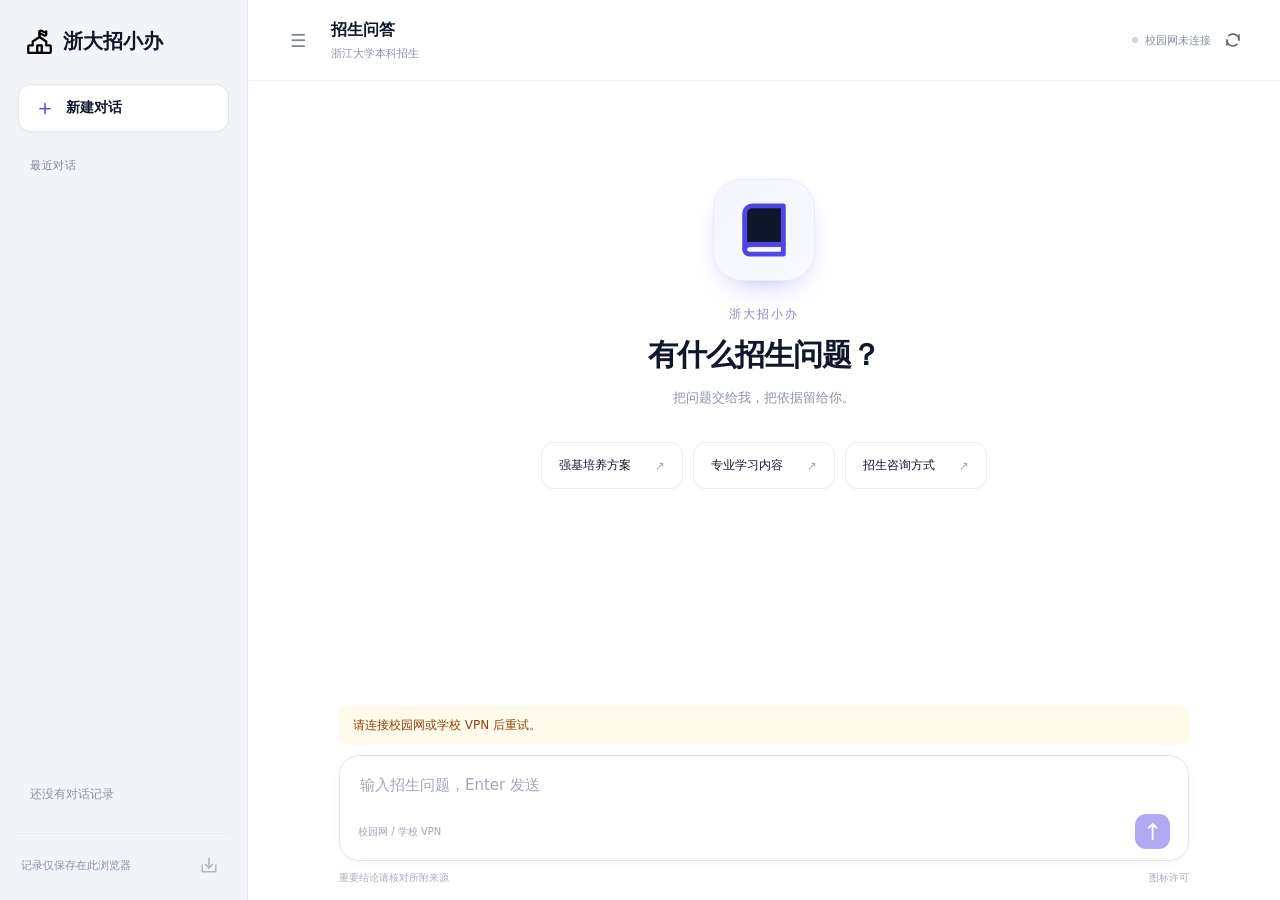
==== index.html @ d2912d0c "Build minimal admission chat connected to campus Dify Publish a minimal conversation interface with " ====
<!doctype html>
<html lang="zh-CN">
<head>
  <meta charset="utf-8"><meta name="viewport" content="width=device-width,initial-scale=1,viewport-fit=cover">
  <meta name="theme-color" content="#f7f8fa"><meta name="referrer" content="strict-origin-when-cross-origin">
  <meta http-equiv="Content-Security-Policy" content="default-src 'self'; script-src 'self'; style-src 'self'; img-src 'self' data:; connect-src 'self' https://dify-app.zju.edu.cn; object-src 'none'; base-uri 'none'; form-action 'none'">
  <title>浙大招小办 · 招生问答</title>
  <link rel="icon" type="image/svg+xml" href="./school.svg"><link rel="stylesheet" href="./style.css">
  <script src="./campus-client.js" defer></script><script src="./app.js" defer></script>
</head>
<body>
  <a class="skip" href="#question">跳到提问</a>
  <div class="app-shell">
    <aside id="sidebar" aria-label="咨询记录">
      <div class="sidebar-brand"><img src="./school.svg" alt="" width="27" height="27"><span>浙大招小办</span><button id="close-sidebar" class="icon-button mobile-only" aria-label="关闭记录">×</button></div>
      <button id="new-chat" class="new-chat"><span aria-hidden="true">＋</span> 新建对话</button>
      <div class="list-heading">最近对话</div><nav id="history" aria-label="最近对话"></nav>
      <p id="history-empty" class="quiet">还没有对话记录</p>
      <div class="sidebar-bottom"><span>记录仅保存在此浏览器</span><button id="export-chat" title="导出当前对话" aria-label="导出当前对话"><img src="./download.svg" alt="" width="18" height="18"></button></div>
    </aside>
    <button id="backdrop" class="backdrop" aria-label="关闭记录" hidden></button>
    <main>
      <header class="topbar"><div class="title-group"><button id="toggle-sidebar" class="icon-button" title="咨询记录" aria-label="展开或收起咨询记录" aria-expanded="true">☰</button><div><h1>招生问答</h1><p>浙江大学本科招生</p></div></div><div class="connection"><span id="status-dot" class="status-dot"></span><span id="status" role="status">正在连接</span><button id="retry" class="icon-button" title="重新连接" aria-label="重新连接"><img src="./refresh.svg" alt="" width="16" height="16"></button></div></header>
      <div id="scroll-area" class="scroll-area">
        <section id="welcome" class="welcome"><div class="welcome-art"><img src="./book.svg" alt="" width="58" height="58"></div><p class="eyebrow">浙大招小办</p><h2>有什么招生问题？</h2><p class="welcome-sub">把问题交给我，把依据留给你。</p><div class="suggestions"><button data-question="哪里查看2026浙大强基培养方案？">强基培养方案 <span>↗</span></button><button data-question="计算机科学与技术专业学什么？">专业学习内容 <span>↗</span></button><button data-question="2026浙江大学招生咨询电话是什么？">招生咨询方式 <span>↗</span></button></div></section>
        <section id="messages" class="messages" aria-label="对话内容" aria-live="polite" aria-relevant="additions"></section>
      </div>
      <div class="composer-wrap"><div id="error" class="error" role="alert" hidden></div><form id="composer"><label class="sr-only" for="question">输入招生问题</label><textarea id="question" placeholder="输入招生问题，Enter 发送" rows="1" maxlength="2000" enterkeyhint="send"></textarea><div class="composer-actions"><span id="input-state">校园网 / 学校 VPN</span><button id="send" type="submit" aria-label="发送问题" disabled>↑</button><button id="stop" type="button" hidden>停止等待</button></div></form><div class="footnote"><span>重要结论请核对所附来源</span><a href="./NOTICE.txt" target="_blank" rel="noopener">图标许可</a></div></div>
    </main>
  </div>
  <dialog id="delete-dialog"><h2>删除这段对话？</h2><p>将删除此浏览器中的记录。</p><div class="dialog-actions"><button id="cancel-delete">取消</button><button id="confirm-delete" class="danger">删除</button></div></dialog>
  <div id="toast" role="status" class="toast" hidden></div>
</body>
</html>
---- style.css ----
:root{--canvas:#fff;--soft:#f7f8fa;--sunken:#f1f3f7;--primary:#4f46e5;--wash:#eef2ff;--ink:#0f172a;--secondary:#64748b;--line:#e7eaf0;--warn:#b45309;--font:-apple-system,BlinkMacSystemFont,"SF Pro Text","PingFang SC","Microsoft YaHei",system-ui,sans-serif}
*{box-sizing:border-box}html,body{height:100%;margin:0}body{font-family:var(--font);color:var(--ink);font-size:14px;background:var(--soft)}button,textarea{font:inherit}button{cursor:pointer;color:inherit;border:0;background:none}button:disabled{cursor:default;opacity:.45}button:focus-visible,a:focus-visible,textarea:focus-visible{outline:3px solid #a5b4fc;outline-offset:3px}button{touch-action:manipulation}a{color:var(--primary);text-underline-offset:3px}img{display:block}.app-shell{display:flex;height:100dvh;min-height:420px}aside{width:248px;flex-shrink:0;padding:28px 18px 18px;background:#f3f4f8;border-right:1px solid var(--line);display:flex;flex-direction:column;gap:18px;min-height:0}.sidebar-brand{display:flex;align-items:center;gap:10px;padding:0 8px 11px;font:600 20px "Songti SC","SimSun",serif;white-space:nowrap}.sidebar-brand img{color:var(--primary)}.new-chat{display:flex;gap:10px;align-items:center;padding:13px 15px;background:var(--canvas);border:1px solid #e3e5ee;border-radius:13px;font-weight:600;box-shadow:0 2px 5px #0f172a04}.new-chat span{font-size:22px;font-weight:400;line-height:20px;color:var(--primary)}.new-chat:hover{border-color:#c7d2fe}.list-heading{font-size:11px;letter-spacing:.06em;color:#7b8497;padding:8px 12px 0}.quiet{font-size:12px;color:#8a93a3;padding:0 12px}#history{overflow:auto;min-height:0;flex:1}.history-row{display:flex;align-items:center;gap:2px;border-radius:10px;margin:4px 0;min-height:44px}.history-row.active{background:#e7e9f4}.history-row:hover{background:#e9ebf2}.history-open{overflow:hidden;text-overflow:ellipsis;white-space:nowrap;flex:1;min-width:0;text-align:left;padding:13px 12px;font-size:13px}.history-delete{flex:0 0 32px;min-height:36px;color:#8b93a4;border-radius:7px;font-size:18px}.history-delete:hover{color:#dc2626;background:#fff}.sidebar-bottom{border-top:1px solid var(--line);padding:14px 3px 0;color:#8b93a4;font-size:11px;display:flex;align-items:center;justify-content:space-between;gap:8px}.sidebar-bottom button{padding:8px;opacity:.65}.sidebar-bottom button:hover{opacity:1}main{display:flex;flex:1;min-width:0;flex-direction:column;background:var(--canvas);position:relative}.topbar{height:81px;flex-shrink:0;display:flex;align-items:center;justify-content:space-between;padding:0 32px;border-bottom:1px solid #f1f3f7;gap:16px}.title-group{display:flex;align-items:center;gap:15px}.title-group h1{font-size:16px;margin:0;font-weight:600}.title-group p{font-size:11px;margin:5px 0 0;color:#8b93a4}.icon-button{display:inline-flex;align-items:center;justify-content:center;min-width:36px;min-height:36px;border-radius:9px;font-size:18px;color:#7b8497}.icon-button:hover{background:var(--sunken)}.connection{display:flex;align-items:center;gap:7px;font-size:11px;color:#8791a3}.connection .icon-button{min-width:30px;min-height:30px;opacity:.65}.status-dot{width:6px;height:6px;background:#cbd5e1;border-radius:50%}.status-dot.ready{background:#818cf8}.scroll-area{flex:1;min-height:0;overflow-y:auto;scroll-behavior:smooth;padding:0 28px;overscroll-behavior:contain}.welcome{max-width:700px;margin:min(11vh,105px) auto 35px;text-align:center}.welcome-art{display:flex;align-items:center;justify-content:center;width:100px;height:100px;border-radius:28px;margin:0 auto 26px;background:linear-gradient(145deg,#f4f5ff,#f9faff);box-shadow:0 0 0 1px #e8eafd,0 12px 35px -20px #7c73f0}.eyebrow{font-size:12px;letter-spacing:.18em;color:#8c89bd;margin:0 0 12px}.welcome h2{font-size:30px;font-weight:600;letter-spacing:-1px;margin:0 0 13px}.welcome-sub{color:#8a93a3;font-size:13px;margin:0}.suggestions{display:flex;justify-content:center;gap:10px;flex-wrap:wrap;margin-top:35px}.suggestions button{border:1px solid var(--line);border-radius:12px;padding:14px 17px;font-size:12px;display:flex;gap:24px;align-items:center;background:#fff;transition:border-color .15s,transform .15s}.suggestions button:hover{border-color:#a5b4fc;transform:translateY(-2px)}.suggestions span{color:#a6a9b9}.messages{max-width:850px;margin:0 auto;padding:30px 0 10px}.message{margin-bottom:34px;line-height:1.9;overflow-wrap:anywhere}.message.user{display:flex;justify-content:flex-end}.user-text{max-width:85%;background:#f0effc;border:1px solid #e9e7fb;border-radius:18px 18px 4px 18px;padding:13px 19px;font-size:15px;white-space:pre-wrap}.assistant-label{display:flex;gap:9px;align-items:center;font-size:12px;font-weight:600;color:#6b7280;margin-bottom:13px}.assistant-label img{width:20px;height:20px}.answer{font-size:17px;line-height:1.95;color:#273449;padding-left:29px}.answer p{margin:0 0 14px}.answer strong{font-weight:750;color:#0b1220}.answer ul,.answer ol{padding-left:24px;margin:5px 0 16px}.answer li{margin:4px 0}.answer pre{white-space:pre-wrap}.answer blockquote{border-left:3px solid #c7d2fe;margin:12px 0;padding-left:14px}.answer a{word-break:break-all}.message-actions{display:flex;align-items:center;gap:12px;padding-left:26px;color:#9aa2b1;font-size:11px;margin-top:12px}.message-actions button{padding:5px 7px;border-radius:6px;font-size:11px;display:flex;align-items:center;gap:5px;color:#6b7280}.message-actions button:hover{background:var(--sunken)}.message-actions img{width:13px;height:13px}.sources{margin:12px 0 0 29px;font-size:12px;color:var(--secondary);border-top:1px solid #f1f3f7;padding-top:12px}.sources summary{cursor:pointer;list-style:none;display:flex;gap:7px;align-items:center;width:fit-content}.sources summary:before{content:'›';font-size:17px;transition:transform .15s}.sources[open]>summary:before{transform:rotate(90deg)}.source-item{padding:10px 12px;margin-top:8px;background:var(--soft);border-radius:9px}.source-item p{margin:2px 0}.source-original{white-space:pre-wrap;font:12px/1.8 var(--font);max-height:300px;overflow:auto;color:#536075;margin:9px 0 0}.source-item details summary{margin-top:7px;font-size:11px}.source-meta{font-size:10px;color:#9aa2b1}.pending{padding-left:29px;color:#8c94a3;display:flex;align-items:center;gap:12px;font-size:13px}.pulse{width:7px;height:7px;background:#818cf8;border-radius:50%;animation:pulse 1.2s ease-in-out infinite}.composer-wrap{flex-shrink:0;padding:12px 28px max(15px,env(safe-area-inset-bottom));background:linear-gradient(#ffffffed,#fff);width:100%}#composer{max-width:850px;margin:auto;border:1px solid #e1e4ed;border-radius:20px;background:#fff;box-shadow:0 3px 18px -7px #0f172a16;padding:17px 18px 11px}#composer:focus-within{border-color:#c2befa;box-shadow:0 3px 20px -7px #4f46e526}textarea{display:block;resize:none;border:0;width:100%;min-height:28px;max-height:150px;padding:0 2px;color:var(--ink);font-size:15px;line-height:1.7;background:transparent;outline:none!important}textarea::placeholder{color:#a0a8b5}.composer-actions{display:flex;justify-content:space-between;align-items:center;padding-top:13px;font-size:10px;color:#a1a8b6;gap:10px}.composer-actions #send{width:35px;height:35px;flex-shrink:0;background:var(--primary);border-radius:11px;color:#fff;font-size:23px;line-height:30px}.composer-actions #stop{border:1px solid #e2e5ed;padding:8px 12px;border-radius:10px;background:#f8f9fc;font-size:12px}.footnote{max-width:850px;margin:10px auto 0;font-size:10px;color:#a7aeba;display:flex;justify-content:space-between}.footnote a{color:inherit;text-decoration:none}.error{max-width:850px;margin:0 auto 10px;padding:10px 14px;border-radius:10px;background:#fffbeb;color:#92400e;font-size:12px;line-height:1.7}dialog{border:1px solid var(--line);border-radius:20px;padding:28px;width:min(380px,calc(100vw - 32px));box-shadow:0 16px 50px #0f172a20}dialog::backdrop{background:#0f172a35}dialog h2{font-size:18px;margin-top:0}dialog p{color:var(--secondary);font-size:13px}.dialog-actions{display:flex;justify-content:flex-end;gap:10px;margin-top:25px}.dialog-actions button{padding:10px 16px;border-radius:9px;background:var(--sunken)}.dialog-actions .danger{color:#fff;background:#dc2626}.toast{position:fixed;left:50%;bottom:140px;transform:translateX(-50%);background:#172033;color:#fff;padding:10px 18px;border-radius:10px;font-size:12px;box-shadow:0 4px 18px #0002;z-index:100;max-width:90vw}.skip{position:fixed;top:-100px;left:12px;z-index:200;padding:10px;background:#fff}.skip:focus{top:10px}.sr-only{position:absolute;width:1px;height:1px;padding:0;margin:-1px;overflow:hidden;clip:rect(0,0,0,0);white-space:nowrap;border:0}[hidden]{display:none!important}.mobile-only{display:none}.sidebar-hidden aside{display:none}.backdrop{position:fixed;inset:0;background:#0f172a35;z-index:29}.sidebar-bottom button:disabled{opacity:.25}@keyframes pulse{0%,100%{opacity:.35}50%{opacity:1}}
@media(min-width:1450px){.answer{font-size:19px}.messages{padding-top:38px}.topbar{padding:0 44px}}@media(max-width:800px){aside{position:fixed;inset:0 auto 0 0;z-index:30;width:min(280px,85vw);display:none;box-shadow:15px 0 45px #0f172a12}.drawer-open aside{display:flex}.mobile-only{display:inline-flex}.sidebar-brand{justify-content:flex-start}.sidebar-brand #close-sidebar{margin-left:auto}.topbar{height:68px;padding:0 16px}.title-group{gap:9px}.title-group p{font-size:10px}.connection{font-size:10px;gap:5px}.connection .icon-button{min-width:27px}.scroll-area{padding:0 19px}.welcome{margin:9vh auto 25px}.welcome h2{font-size:27px}.welcome-art{width:84px;height:84px;border-radius:25px;margin-bottom:24px}.welcome-art img{width:49px;height:49px}.suggestions{gap:8px;margin-top:27px;flex-direction:column;max-width:300px;margin-left:auto;margin-right:auto}.suggestions button{padding:13px 16px;justify-content:space-between}.messages{padding-top:26px}.message{margin-bottom:27px}.answer{font-size:16px;line-height:1.9;padding-left:0}.assistant-label{margin-bottom:12px}.sources,.message-actions{margin-left:0;padding-left:0}.user-text{max-width:94%;font-size:14px}.composer-wrap{padding:8px 14px max(12px,env(safe-area-inset-bottom))}#composer{border-radius:17px;padding:12px 14px 9px}textarea{font-size:16px}.footnote{font-size:9px}.composer-actions #send{width:36px;height:36px}.pending{padding-left:0}.sidebar-hidden aside{display:none}.drawer-open.sidebar-hidden aside{display:flex}}@media(prefers-reduced-motion:reduce){*{animation:none!important;transition:none!important;scroll-behavior:auto!important}}
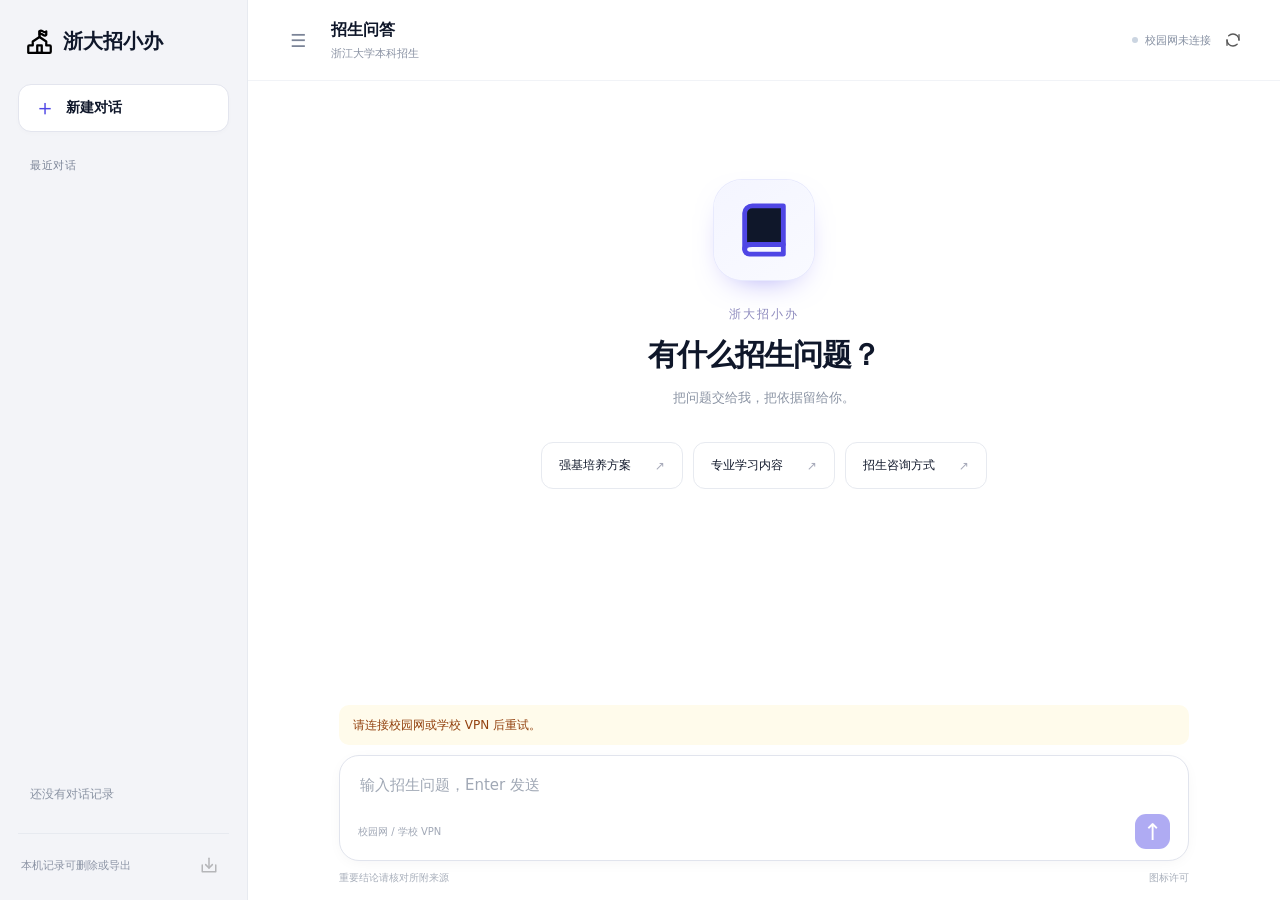
==== commit c7e64227: "Fix retries, cancellation and cross-tab conversation storage Retry failed source loads and questions" ====
--- a/index.html
+++ b/index.html
@@ -16,7 +16,7 @@
       <button id="new-chat" class="new-chat"><span aria-hidden="true">＋</span> 新建对话</button>
       <div class="list-heading">最近对话</div><nav id="history" aria-label="最近对话"></nav>
       <p id="history-empty" class="quiet">还没有对话记录</p>
-      <div class="sidebar-bottom"><span>记录仅保存在此浏览器</span><button id="export-chat" title="导出当前对话" aria-label="导出当前对话"><img src="./download.svg" alt="" width="18" height="18"></button></div>
+      <div class="sidebar-bottom"><span>本机记录可删除或导出</span><button id="export-chat" title="导出当前对话" aria-label="导出当前对话"><img src="./download.svg" alt="" width="18" height="18"></button></div>
     </aside>
     <button id="backdrop" class="backdrop" aria-label="关闭记录" hidden></button>
     <main>
--- a/style.css
+++ b/style.css
@@ -1,3 +1,5 @@
-:root{--canvas:#fff;--soft:#f7f8fa;--sunken:#f1f3f7;--primary:#4f46e5;--wash:#eef2ff;--ink:#0f172a;--secondary:#64748b;--line:#e7eaf0;--warn:#b45309;--font:-apple-system,BlinkMacSystemFont,"SF Pro Text","PingFang SC","Microsoft YaHei",system-ui,sans-serif}
-*{box-sizing:border-box}html,body{height:100%;margin:0}body{font-family:var(--font);color:var(--ink);font-size:14px;background:var(--soft)}button,textarea{font:inherit}button{cursor:pointer;color:inherit;border:0;background:none}button:disabled{cursor:default;opacity:.45}button:focus-visible,a:focus-visible,textarea:focus-visible{outline:3px solid #a5b4fc;outline-offset:3px}button{touch-action:manipulation}a{color:var(--primary);text-underline-offset:3px}img{display:block}.app-shell{display:flex;height:100dvh;min-height:420px}aside{width:248px;flex-shrink:0;padding:28px 18px 18px;background:#f3f4f8;border-right:1px solid var(--line);display:flex;flex-direction:column;gap:18px;min-height:0}.sidebar-brand{display:flex;align-items:center;gap:10px;padding:0 8px 11px;font:600 20px "Songti SC","SimSun",serif;white-space:nowrap}.sidebar-brand img{color:var(--primary)}.new-chat{display:flex;gap:10px;align-items:center;padding:13px 15px;background:var(--canvas);border:1px solid #e3e5ee;border-radius:13px;font-weight:600;box-shadow:0 2px 5px #0f172a04}.new-chat span{font-size:22px;font-weight:400;line-height:20px;color:var(--primary)}.new-chat:hover{border-color:#c7d2fe}.list-heading{font-size:11px;letter-spacing:.06em;color:#7b8497;padding:8px 12px 0}.quiet{font-size:12px;color:#8a93a3;padding:0 12px}#history{overflow:auto;min-height:0;flex:1}.history-row{display:flex;align-items:center;gap:2px;border-radius:10px;margin:4px 0;min-height:44px}.history-row.active{background:#e7e9f4}.history-row:hover{background:#e9ebf2}.history-open{overflow:hidden;text-overflow:ellipsis;white-space:nowrap;flex:1;min-width:0;text-align:left;padding:13px 12px;font-size:13px}.history-delete{flex:0 0 32px;min-height:36px;color:#8b93a4;border-radius:7px;font-size:18px}.history-delete:hover{color:#dc2626;background:#fff}.sidebar-bottom{border-top:1px solid var(--line);padding:14px 3px 0;color:#8b93a4;font-size:11px;display:flex;align-items:center;justify-content:space-between;gap:8px}.sidebar-bottom button{padding:8px;opacity:.65}.sidebar-bottom button:hover{opacity:1}main{display:flex;flex:1;min-width:0;flex-direction:column;background:var(--canvas);position:relative}.topbar{height:81px;flex-shrink:0;display:flex;align-items:center;justify-content:space-between;padding:0 32px;border-bottom:1px solid #f1f3f7;gap:16px}.title-group{display:flex;align-items:center;gap:15px}.title-group h1{font-size:16px;margin:0;font-weight:600}.title-group p{font-size:11px;margin:5px 0 0;color:#8b93a4}.icon-button{display:inline-flex;align-items:center;justify-content:center;min-width:36px;min-height:36px;border-radius:9px;font-size:18px;color:#7b8497}.icon-button:hover{background:var(--sunken)}.connection{display:flex;align-items:center;gap:7px;font-size:11px;color:#8791a3}.connection .icon-button{min-width:30px;min-height:30px;opacity:.65}.status-dot{width:6px;height:6px;background:#cbd5e1;border-radius:50%}.status-dot.ready{background:#818cf8}.scroll-area{flex:1;min-height:0;overflow-y:auto;scroll-behavior:smooth;padding:0 28px;overscroll-behavior:contain}.welcome{max-width:700px;margin:min(11vh,105px) auto 35px;text-align:center}.welcome-art{display:flex;align-items:center;justify-content:center;width:100px;height:100px;border-radius:28px;margin:0 auto 26px;background:linear-gradient(145deg,#f4f5ff,#f9faff);box-shadow:0 0 0 1px #e8eafd,0 12px 35px -20px #7c73f0}.eyebrow{font-size:12px;letter-spacing:.18em;color:#8c89bd;margin:0 0 12px}.welcome h2{font-size:30px;font-weight:600;letter-spacing:-1px;margin:0 0 13px}.welcome-sub{color:#8a93a3;font-size:13px;margin:0}.suggestions{display:flex;justify-content:center;gap:10px;flex-wrap:wrap;margin-top:35px}.suggestions button{border:1px solid var(--line);border-radius:12px;padding:14px 17px;font-size:12px;display:flex;gap:24px;align-items:center;background:#fff;transition:border-color .15s,transform .15s}.suggestions button:hover{border-color:#a5b4fc;transform:translateY(-2px)}.suggestions span{color:#a6a9b9}.messages{max-width:850px;margin:0 auto;padding:30px 0 10px}.message{margin-bottom:34px;line-height:1.9;overflow-wrap:anywhere}.message.user{display:flex;justify-content:flex-end}.user-text{max-width:85%;background:#f0effc;border:1px solid #e9e7fb;border-radius:18px 18px 4px 18px;padding:13px 19px;font-size:15px;white-space:pre-wrap}.assistant-label{display:flex;gap:9px;align-items:center;font-size:12px;font-weight:600;color:#6b7280;margin-bottom:13px}.assistant-label img{width:20px;height:20px}.answer{font-size:17px;line-height:1.95;color:#273449;padding-left:29px}.answer p{margin:0 0 14px}.answer strong{font-weight:750;color:#0b1220}.answer ul,.answer ol{padding-left:24px;margin:5px 0 16px}.answer li{margin:4px 0}.answer pre{white-space:pre-wrap}.answer blockquote{border-left:3px solid #c7d2fe;margin:12px 0;padding-left:14px}.answer a{word-break:break-all}.message-actions{display:flex;align-items:center;gap:12px;padding-left:26px;color:#9aa2b1;font-size:11px;margin-top:12px}.message-actions button{padding:5px 7px;border-radius:6px;font-size:11px;display:flex;align-items:center;gap:5px;color:#6b7280}.message-actions button:hover{background:var(--sunken)}.message-actions img{width:13px;height:13px}.sources{margin:12px 0 0 29px;font-size:12px;color:var(--secondary);border-top:1px solid #f1f3f7;padding-top:12px}.sources summary{cursor:pointer;list-style:none;display:flex;gap:7px;align-items:center;width:fit-content}.sources summary:before{content:'›';font-size:17px;transition:transform .15s}.sources[open]>summary:before{transform:rotate(90deg)}.source-item{padding:10px 12px;margin-top:8px;background:var(--soft);border-radius:9px}.source-item p{margin:2px 0}.source-original{white-space:pre-wrap;font:12px/1.8 var(--font);max-height:300px;overflow:auto;color:#536075;margin:9px 0 0}.source-item details summary{margin-top:7px;font-size:11px}.source-meta{font-size:10px;color:#9aa2b1}.pending{padding-left:29px;color:#8c94a3;display:flex;align-items:center;gap:12px;font-size:13px}.pulse{width:7px;height:7px;background:#818cf8;border-radius:50%;animation:pulse 1.2s ease-in-out infinite}.composer-wrap{flex-shrink:0;padding:12px 28px max(15px,env(safe-area-inset-bottom));background:linear-gradient(#ffffffed,#fff);width:100%}#composer{max-width:850px;margin:auto;border:1px solid #e1e4ed;border-radius:20px;background:#fff;box-shadow:0 3px 18px -7px #0f172a16;padding:17px 18px 11px}#composer:focus-within{border-color:#c2befa;box-shadow:0 3px 20px -7px #4f46e526}textarea{display:block;resize:none;border:0;width:100%;min-height:28px;max-height:150px;padding:0 2px;color:var(--ink);font-size:15px;line-height:1.7;background:transparent;outline:none!important}textarea::placeholder{color:#a0a8b5}.composer-actions{display:flex;justify-content:space-between;align-items:center;padding-top:13px;font-size:10px;color:#a1a8b6;gap:10px}.composer-actions #send{width:35px;height:35px;flex-shrink:0;background:var(--primary);border-radius:11px;color:#fff;font-size:23px;line-height:30px}.composer-actions #stop{border:1px solid #e2e5ed;padding:8px 12px;border-radius:10px;background:#f8f9fc;font-size:12px}.footnote{max-width:850px;margin:10px auto 0;font-size:10px;color:#a7aeba;display:flex;justify-content:space-between}.footnote a{color:inherit;text-decoration:none}.error{max-width:850px;margin:0 auto 10px;padding:10px 14px;border-radius:10px;background:#fffbeb;color:#92400e;font-size:12px;line-height:1.7}dialog{border:1px solid var(--line);border-radius:20px;padding:28px;width:min(380px,calc(100vw - 32px));box-shadow:0 16px 50px #0f172a20}dialog::backdrop{background:#0f172a35}dialog h2{font-size:18px;margin-top:0}dialog p{color:var(--secondary);font-size:13px}.dialog-actions{display:flex;justify-content:flex-end;gap:10px;margin-top:25px}.dialog-actions button{padding:10px 16px;border-radius:9px;background:var(--sunken)}.dialog-actions .danger{color:#fff;background:#dc2626}.toast{position:fixed;left:50%;bottom:140px;transform:translateX(-50%);background:#172033;color:#fff;padding:10px 18px;border-radius:10px;font-size:12px;box-shadow:0 4px 18px #0002;z-index:100;max-width:90vw}.skip{position:fixed;top:-100px;left:12px;z-index:200;padding:10px;background:#fff}.skip:focus{top:10px}.sr-only{position:absolute;width:1px;height:1px;padding:0;margin:-1px;overflow:hidden;clip:rect(0,0,0,0);white-space:nowrap;border:0}[hidden]{display:none!important}.mobile-only{display:none}.sidebar-hidden aside{display:none}.backdrop{position:fixed;inset:0;background:#0f172a35;z-index:29}.sidebar-bottom button:disabled{opacity:.25}@keyframes pulse{0%,100%{opacity:.35}50%{opacity:1}}
-@media(min-width:1450px){.answer{font-size:19px}.messages{padding-top:38px}.topbar{padding:0 44px}}@media(max-width:800px){aside{position:fixed;inset:0 auto 0 0;z-index:30;width:min(280px,85vw);display:none;box-shadow:15px 0 45px #0f172a12}.drawer-open aside{display:flex}.mobile-only{display:inline-flex}.sidebar-brand{justify-content:flex-start}.sidebar-brand #close-sidebar{margin-left:auto}.topbar{height:68px;padding:0 16px}.title-group{gap:9px}.title-group p{font-size:10px}.connection{font-size:10px;gap:5px}.connection .icon-button{min-width:27px}.scroll-area{padding:0 19px}.welcome{margin:9vh auto 25px}.welcome h2{font-size:27px}.welcome-art{width:84px;height:84px;border-radius:25px;margin-bottom:24px}.welcome-art img{width:49px;height:49px}.suggestions{gap:8px;margin-top:27px;flex-direction:column;max-width:300px;margin-left:auto;margin-right:auto}.suggestions button{padding:13px 16px;justify-content:space-between}.messages{padding-top:26px}.message{margin-bottom:27px}.answer{font-size:16px;line-height:1.9;padding-left:0}.assistant-label{margin-bottom:12px}.sources,.message-actions{margin-left:0;padding-left:0}.user-text{max-width:94%;font-size:14px}.composer-wrap{padding:8px 14px max(12px,env(safe-area-inset-bottom))}#composer{border-radius:17px;padding:12px 14px 9px}textarea{font-size:16px}.footnote{font-size:9px}.composer-actions #send{width:36px;height:36px}.pending{padding-left:0}.sidebar-hidden aside{display:none}.drawer-open.sidebar-hidden aside{display:flex}}@media(prefers-reduced-motion:reduce){*{animation:none!important;transition:none!important;scroll-behavior:auto!important}}
+:root{--canvas:#fff;--soft:#f7f8fa;--sunken:#f1f3f7;--primary:#4f46e5;--wash:#eef2ff;--ink:#0f172a;--secondary:#64748b;--line:#e7eaf0;--warn:#b45309;--font:-apple-system,BlinkMacSystemFont,"SF Pro Text","PingFang SC","Microsoft YaHei",system-ui,sans-serif}
+*{box-sizing:border-box}html,body{height:100%;margin:0}body{font-family:var(--font);color:var(--ink);font-size:14px;background:var(--soft)}button,textarea{font:inherit}button{cursor:pointer;color:inherit;border:0;background:none}button:disabled{cursor:default;opacity:.45}button:focus-visible,a:focus-visible,textarea:focus-visible{outline:3px solid #a5b4fc;outline-offset:3px}button{touch-action:manipulation}a{color:var(--primary);text-underline-offset:3px}img{display:block}.app-shell{display:flex;height:100dvh;min-height:420px}aside{width:248px;flex-shrink:0;padding:28px 18px 18px;background:#f3f4f8;border-right:1px solid var(--line);display:flex;flex-direction:column;gap:18px;min-height:0}.sidebar-brand{display:flex;align-items:center;gap:10px;padding:0 8px 11px;font:600 20px "Songti SC","SimSun",serif;white-space:nowrap}.sidebar-brand img{color:var(--primary)}.new-chat{display:flex;gap:10px;align-items:center;padding:13px 15px;background:var(--canvas);border:1px solid #e3e5ee;border-radius:13px;font-weight:600;box-shadow:0 2px 5px #0f172a04}.new-chat span{font-size:22px;font-weight:400;line-height:20px;color:var(--primary)}.new-chat:hover{border-color:#c7d2fe}.list-heading{font-size:11px;letter-spacing:.06em;color:#7b8497;padding:8px 12px 0}.quiet{font-size:12px;color:#8a93a3;padding:0 12px}#history{overflow:auto;min-height:0;flex:1}.history-row{display:flex;align-items:center;gap:2px;border-radius:10px;margin:4px 0;min-height:44px}.history-row.active{background:#e7e9f4}.history-row:hover{background:#e9ebf2}.history-open{overflow:hidden;text-overflow:ellipsis;white-space:nowrap;flex:1;min-width:0;text-align:left;padding:13px 12px;font-size:13px}.history-delete{flex:0 0 32px;min-height:36px;color:#8b93a4;border-radius:7px;font-size:18px}.history-delete:hover{color:#dc2626;background:#fff}.sidebar-bottom{border-top:1px solid var(--line);padding:14px 3px 0;color:#8b93a4;font-size:11px;display:flex;align-items:center;justify-content:space-between;gap:8px}.sidebar-bottom button{padding:8px;opacity:.65}.sidebar-bottom button:hover{opacity:1}main{display:flex;flex:1;min-width:0;flex-direction:column;background:var(--canvas);position:relative}.topbar{height:81px;flex-shrink:0;display:flex;align-items:center;justify-content:space-between;padding:0 32px;border-bottom:1px solid #f1f3f7;gap:16px}.title-group{display:flex;align-items:center;gap:15px}.title-group h1{font-size:16px;margin:0;font-weight:600}.title-group p{font-size:11px;margin:5px 0 0;color:#8b93a4}.icon-button{display:inline-flex;align-items:center;justify-content:center;min-width:36px;min-height:36px;border-radius:9px;font-size:18px;color:#7b8497}.icon-button:hover{background:var(--sunken)}.connection{display:flex;align-items:center;gap:7px;font-size:11px;color:#8791a3}.connection .icon-button{min-width:30px;min-height:30px;opacity:.65}.status-dot{width:6px;height:6px;background:#cbd5e1;border-radius:50%}.status-dot.ready{background:#818cf8}.scroll-area{flex:1;min-height:0;overflow-y:auto;scroll-behavior:smooth;padding:0 28px;overscroll-behavior:contain}.welcome{max-width:700px;margin:min(11vh,105px) auto 35px;text-align:center}.welcome-art{display:flex;align-items:center;justify-content:center;width:100px;height:100px;border-radius:28px;margin:0 auto 26px;background:linear-gradient(145deg,#f4f5ff,#f9faff);box-shadow:0 0 0 1px #e8eafd,0 12px 35px -20px #7c73f0}.eyebrow{font-size:12px;letter-spacing:.18em;color:#8c89bd;margin:0 0 12px}.welcome h2{font-size:30px;font-weight:600;letter-spacing:-1px;margin:0 0 13px}.welcome-sub{color:#8a93a3;font-size:13px;margin:0}.suggestions{display:flex;justify-content:center;gap:10px;flex-wrap:wrap;margin-top:35px}.suggestions button{border:1px solid var(--line);border-radius:12px;padding:14px 17px;font-size:12px;display:flex;gap:24px;align-items:center;background:#fff;transition:border-color .15s,transform .15s}.suggestions button:hover{border-color:#a5b4fc;transform:translateY(-2px)}.suggestions span{color:#a6a9b9}.messages{max-width:850px;margin:0 auto;padding:30px 0 10px}.message{margin-bottom:34px;line-height:1.9;overflow-wrap:anywhere}.message.user{display:flex;justify-content:flex-end}.user-text{max-width:85%;background:#f0effc;border:1px solid #e9e7fb;border-radius:18px 18px 4px 18px;padding:13px 19px;font-size:15px;white-space:pre-wrap}.assistant-label{display:flex;gap:9px;align-items:center;font-size:12px;font-weight:600;color:#6b7280;margin-bottom:13px}.assistant-label img{width:20px;height:20px}.answer{font-size:17px;line-height:1.95;color:#273449;padding-left:29px}.answer p{margin:0 0 14px}.answer strong{font-weight:750;color:#0b1220}.answer ul,.answer ol{padding-left:24px;margin:5px 0 16px}.answer li{margin:4px 0}.answer pre{white-space:pre-wrap}.answer blockquote{border-left:3px solid #c7d2fe;margin:12px 0;padding-left:14px}.answer a{word-break:break-all}.message-actions{display:flex;align-items:center;gap:12px;padding-left:26px;color:#9aa2b1;font-size:11px;margin-top:12px}.message-actions button{padding:5px 7px;border-radius:6px;font-size:11px;display:flex;align-items:center;gap:5px;color:#6b7280}.message-actions button:hover{background:var(--sunken)}.message-actions img{width:13px;height:13px}.sources{margin:12px 0 0 29px;font-size:12px;color:var(--secondary);border-top:1px solid #f1f3f7;padding-top:12px}.sources summary{cursor:pointer;list-style:none;display:flex;gap:7px;align-items:center;width:fit-content}.sources summary:before{content:'›';font-size:17px;transition:transform .15s}.sources[open]>summary:before{transform:rotate(90deg)}.source-item{padding:10px 12px;margin-top:8px;background:var(--soft);border-radius:9px}.source-item p{margin:2px 0}.source-original{white-space:pre-wrap;font:12px/1.8 var(--font);max-height:300px;overflow:auto;color:#536075;margin:9px 0 0}.source-item details summary{margin-top:7px;font-size:11px}.source-meta{font-size:10px;color:#9aa2b1}.pending{padding-left:29px;color:#8c94a3;display:flex;align-items:center;gap:12px;font-size:13px}.pulse{width:7px;height:7px;background:#818cf8;border-radius:50%;animation:pulse 1.2s ease-in-out infinite}.composer-wrap{flex-shrink:0;padding:12px 28px max(15px,env(safe-area-inset-bottom));background:linear-gradient(#ffffffed,#fff);width:100%}#composer{max-width:850px;margin:auto;border:1px solid #e1e4ed;border-radius:20px;background:#fff;box-shadow:0 3px 18px -7px #0f172a16;padding:17px 18px 11px}#composer:focus-within{border-color:#c2befa;box-shadow:0 3px 20px -7px #4f46e526}textarea{display:block;resize:none;border:0;width:100%;min-height:28px;max-height:150px;padding:0 2px;color:var(--ink);font-size:15px;line-height:1.7;background:transparent;outline:none!important}textarea::placeholder{color:#a0a8b5}.composer-actions{display:flex;justify-content:space-between;align-items:center;padding-top:13px;font-size:10px;color:#a1a8b6;gap:10px}.composer-actions #send{width:35px;height:35px;flex-shrink:0;background:var(--primary);border-radius:11px;color:#fff;font-size:23px;line-height:30px}.composer-actions #stop{border:1px solid #e2e5ed;padding:8px 12px;border-radius:10px;background:#f8f9fc;font-size:12px}.footnote{max-width:850px;margin:10px auto 0;font-size:10px;color:#a7aeba;display:flex;justify-content:space-between}.footnote a{color:inherit;text-decoration:none}.error{max-width:850px;margin:0 auto 10px;padding:10px 14px;border-radius:10px;background:#fffbeb;color:#92400e;font-size:12px;line-height:1.7}dialog{border:1px solid var(--line);border-radius:20px;padding:28px;width:min(380px,calc(100vw - 32px));box-shadow:0 16px 50px #0f172a20}dialog::backdrop{background:#0f172a35}dialog h2{font-size:18px;margin-top:0}dialog p{color:var(--secondary);font-size:13px}.dialog-actions{display:flex;justify-content:flex-end;gap:10px;margin-top:25px}.dialog-actions button{padding:10px 16px;border-radius:9px;background:var(--sunken)}.dialog-actions .danger{color:#fff;background:#dc2626}.toast{position:fixed;left:50%;bottom:140px;transform:translateX(-50%);background:#172033;color:#fff;padding:10px 18px;border-radius:10px;font-size:12px;box-shadow:0 4px 18px #0002;z-index:100;max-width:90vw}.skip{position:fixed;top:-100px;left:12px;z-index:200;padding:10px;background:#fff}.skip:focus{top:10px}.sr-only{position:absolute;width:1px;height:1px;padding:0;margin:-1px;overflow:hidden;clip:rect(0,0,0,0);white-space:nowrap;border:0}[hidden]{display:none!important}.mobile-only{display:none}.sidebar-hidden aside{display:none}.backdrop{position:fixed;inset:0;background:#0f172a35;z-index:29}.sidebar-bottom button:disabled{opacity:.25}@keyframes pulse{0%,100%{opacity:.35}50%{opacity:1}}
+@media(min-width:1450px){.answer{font-size:19px}.messages{padding-top:38px}.topbar{padding:0 44px}}@media(max-width:800px){aside{position:fixed;inset:0 auto 0 0;z-index:30;width:min(280px,85vw);display:none;box-shadow:15px 0 45px #0f172a12}.drawer-open aside{display:flex}.mobile-only{display:inline-flex}.sidebar-brand{justify-content:flex-start}.sidebar-brand #close-sidebar{margin-left:auto}.topbar{height:68px;padding:0 16px}.title-group{gap:9px}.title-group p{font-size:10px}.connection{font-size:10px;gap:5px}.connection .icon-button{min-width:27px}.scroll-area{padding:0 19px}.welcome{margin:9vh auto 25px}.welcome h2{font-size:27px}.welcome-art{width:84px;height:84px;border-radius:25px;margin-bottom:24px}.welcome-art img{width:49px;height:49px}.suggestions{gap:8px;margin-top:27px;flex-direction:column;max-width:300px;margin-left:auto;margin-right:auto}.suggestions button{padding:13px 16px;justify-content:space-between}.messages{padding-top:26px}.message{margin-bottom:27px}.answer{font-size:16px;line-height:1.9;padding-left:0}.assistant-label{margin-bottom:12px}.sources,.message-actions{margin-left:0;padding-left:0}.user-text{max-width:94%;font-size:14px}.composer-wrap{padding:8px 14px max(12px,env(safe-area-inset-bottom))}#composer{border-radius:17px;padding:12px 14px 9px}textarea{font-size:16px}.footnote{font-size:9px}.composer-actions #send{width:36px;height:36px}.pending{padding-left:0}.sidebar-hidden aside{display:none}.drawer-open.sidebar-hidden aside{display:flex}}@media(prefers-reduced-motion:reduce){*{animation:none!important;transition:none!important;scroll-behavior:auto!important}}
+
+.message-state{display:flex;align-items:center;justify-content:flex-end;gap:10px;font-size:11px;line-height:1.6;color:#92400e;margin-top:8px;white-space:normal}.message-retry,.source-load-error button{padding:3px 8px;border:1px solid #d8d5f6;border-radius:6px;color:var(--primary);background:#fff;font-size:12px}.source-load-error{display:flex;align-items:center;gap:10px;padding:12px 0;color:#92400e}
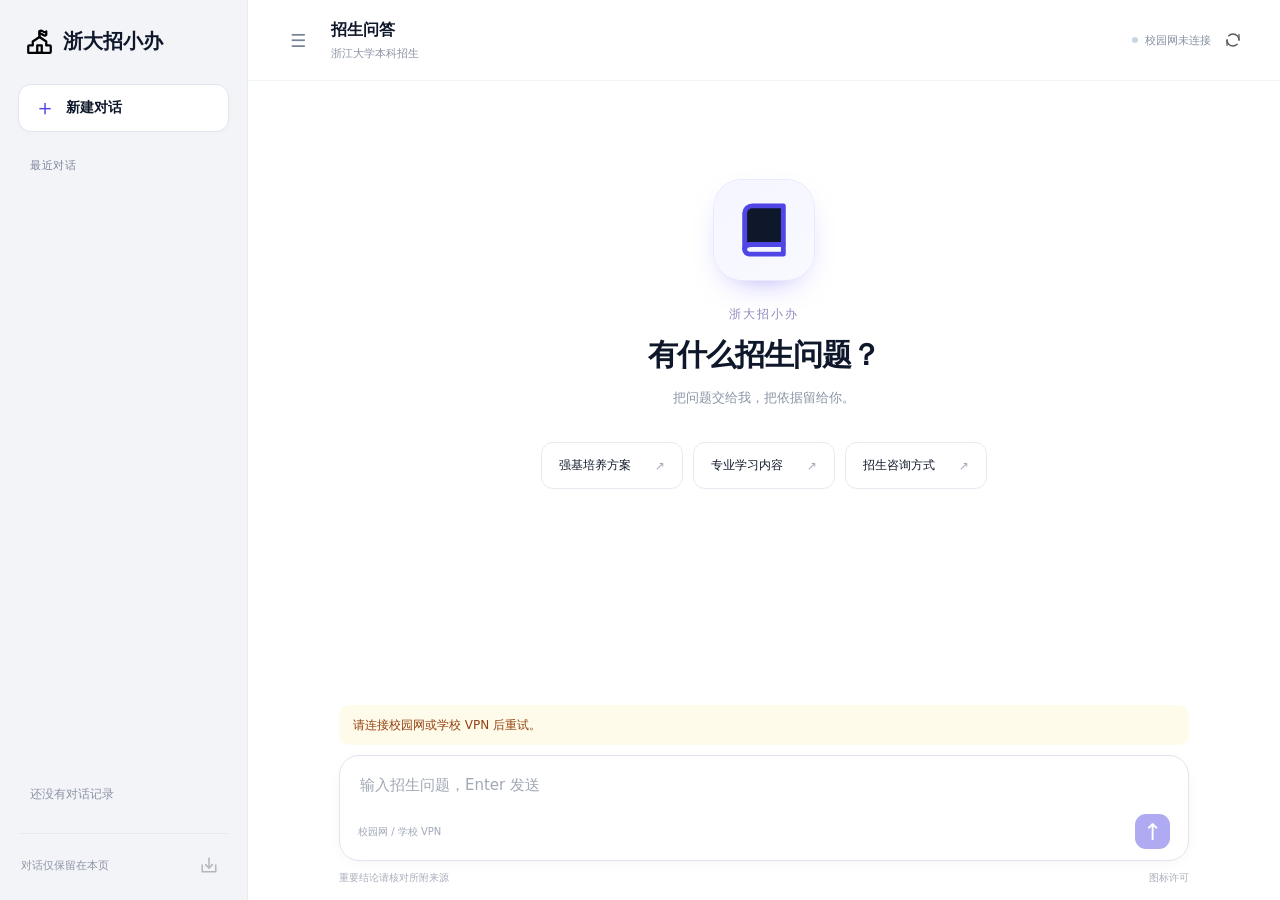
==== commit 7caeae6e: "Isolate every visitor page and start with an empty conversation" ====
--- a/index.html
+++ b/index.html
@@ -16,7 +16,7 @@
       <button id="new-chat" class="new-chat"><span aria-hidden="true">＋</span> 新建对话</button>
       <div class="list-heading">最近对话</div><nav id="history" aria-label="最近对话"></nav>
       <p id="history-empty" class="quiet">还没有对话记录</p>
-      <div class="sidebar-bottom"><span>本机记录可删除或导出</span><button id="export-chat" title="导出当前对话" aria-label="导出当前对话"><img src="./download.svg" alt="" width="18" height="18"></button></div>
+      <div class="sidebar-bottom"><span>对话仅保留在本页</span><button id="export-chat" title="导出当前对话" aria-label="导出当前对话"><img src="./download.svg" alt="" width="18" height="18"></button></div>
     </aside>
     <button id="backdrop" class="backdrop" aria-label="关闭记录" hidden></button>
     <main>
@@ -25,10 +25,10 @@
         <section id="welcome" class="welcome"><div class="welcome-art"><img src="./book.svg" alt="" width="58" height="58"></div><p class="eyebrow">浙大招小办</p><h2>有什么招生问题？</h2><p class="welcome-sub">把问题交给我，把依据留给你。</p><div class="suggestions"><button data-question="哪里查看2026浙大强基培养方案？">强基培养方案 <span>↗</span></button><button data-question="计算机科学与技术专业学什么？">专业学习内容 <span>↗</span></button><button data-question="2026浙江大学招生咨询电话是什么？">招生咨询方式 <span>↗</span></button></div></section>
         <section id="messages" class="messages" aria-label="对话内容" aria-live="polite" aria-relevant="additions"></section>
       </div>
-      <div class="composer-wrap"><div id="error" class="error" role="alert" hidden></div><form id="composer"><label class="sr-only" for="question">输入招生问题</label><textarea id="question" placeholder="输入招生问题，Enter 发送" rows="1" maxlength="2000" enterkeyhint="send"></textarea><div class="composer-actions"><span id="input-state">校园网 / 学校 VPN</span><button id="send" type="submit" aria-label="发送问题" disabled>↑</button><button id="stop" type="button" hidden>停止等待</button></div></form><div class="footnote"><span>重要结论请核对所附来源</span><a href="./NOTICE.txt" target="_blank" rel="noopener">图标许可</a></div></div>
+      <div class="composer-wrap"><div id="error" class="error" role="alert" hidden></div><form id="composer" autocomplete="off"><label class="sr-only" for="question">输入招生问题</label><textarea id="question" autocomplete="off" placeholder="输入招生问题，Enter 发送" rows="1" maxlength="2000" enterkeyhint="send"></textarea><div class="composer-actions"><span id="input-state">校园网 / 学校 VPN</span><button id="send" type="submit" aria-label="发送问题" disabled>↑</button><button id="stop" type="button" hidden>停止等待</button></div></form><div class="footnote"><span>重要结论请核对所附来源</span><a href="./NOTICE.txt" target="_blank" rel="noopener">图标许可</a></div></div>
     </main>
   </div>
-  <dialog id="delete-dialog"><h2>删除这段对话？</h2><p>将删除此浏览器中的记录。</p><div class="dialog-actions"><button id="cancel-delete">取消</button><button id="confirm-delete" class="danger">删除</button></div></dialog>
+  <dialog id="delete-dialog"><h2>删除这段对话？</h2><p>将删除本页中的这段对话。</p><div class="dialog-actions"><button id="cancel-delete">取消</button><button id="confirm-delete" class="danger">删除</button></div></dialog>
   <div id="toast" role="status" class="toast" hidden></div>
 </body>
 </html>
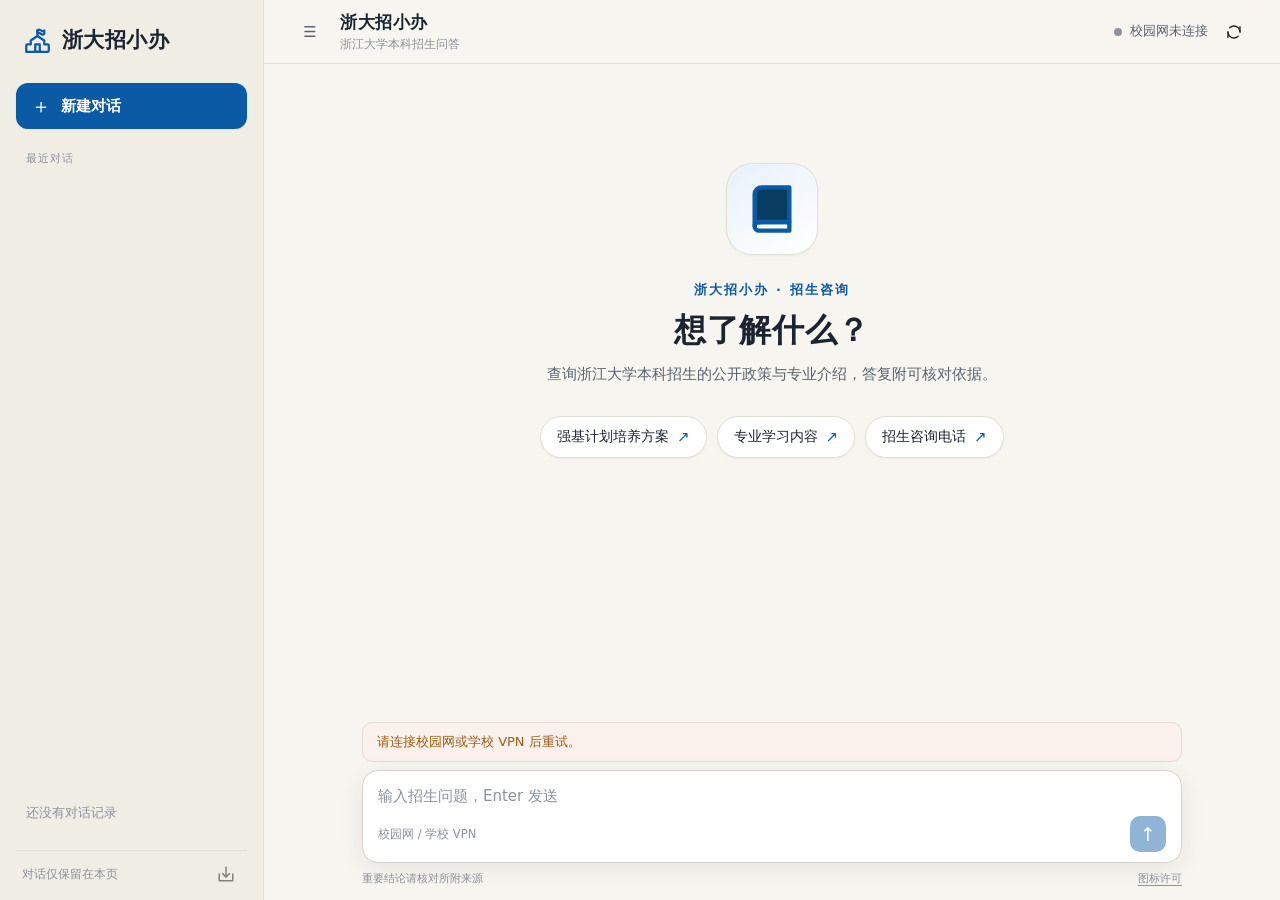
==== commit d55fd39e: "Redesign chat UI in ZJU blue with academic paper aesthetic - New visual system: warm paper backgroun" ====
--- a/index.html
+++ b/index.html
@@ -20,9 +20,9 @@
     </aside>
     <button id="backdrop" class="backdrop" aria-label="关闭记录" hidden></button>
     <main>
-      <header class="topbar"><div class="title-group"><button id="toggle-sidebar" class="icon-button" title="咨询记录" aria-label="展开或收起咨询记录" aria-expanded="true">☰</button><div><h1>招生问答</h1><p>浙江大学本科招生</p></div></div><div class="connection"><span id="status-dot" class="status-dot"></span><span id="status" role="status">正在连接</span><button id="retry" class="icon-button" title="重新连接" aria-label="重新连接"><img src="./refresh.svg" alt="" width="16" height="16"></button></div></header>
+      <header class="topbar"><div class="title-group"><button id="toggle-sidebar" class="icon-button" title="咨询记录" aria-label="展开或收起咨询记录" aria-expanded="true">☰</button><div><h1>浙大招小办</h1><p>浙江大学本科招生问答</p></div></div><div class="connection"><span id="status-dot" class="status-dot"></span><span id="status" role="status">正在连接</span><button id="retry" class="icon-button" title="重新连接" aria-label="重新连接"><img src="./refresh.svg" alt="" width="16" height="16"></button></div></header>
       <div id="scroll-area" class="scroll-area">
-        <section id="welcome" class="welcome"><div class="welcome-art"><img src="./book.svg" alt="" width="58" height="58"></div><p class="eyebrow">浙大招小办</p><h2>有什么招生问题？</h2><p class="welcome-sub">把问题交给我，把依据留给你。</p><div class="suggestions"><button data-question="哪里查看2026浙大强基培养方案？">强基培养方案 <span>↗</span></button><button data-question="计算机科学与技术专业学什么？">专业学习内容 <span>↗</span></button><button data-question="2026浙江大学招生咨询电话是什么？">招生咨询方式 <span>↗</span></button></div></section>
+        <section id="welcome" class="welcome"><div class="welcome-art"><img src="./book.svg" alt="" width="58" height="58"></div><p class="eyebrow">浙大招小办 · 招生咨询</p><h2>想了解什么？</h2><p class="welcome-sub">查询浙江大学本科招生的公开政策与专业介绍，答复附可核对依据。</p><div class="suggestions"><button data-question="2026年强基计划培养方案在哪里查看？">强基计划培养方案 <span>↗</span></button><button data-question="计算机科学与技术专业主要学什么？">专业学习内容 <span>↗</span></button><button data-question="2026年浙江大学本科招生咨询电话是什么？">招生咨询电话 <span>↗</span></button></div></section>
         <section id="messages" class="messages" aria-label="对话内容" aria-live="polite" aria-relevant="additions"></section>
       </div>
       <div class="composer-wrap"><div id="error" class="error" role="alert" hidden></div><form id="composer" autocomplete="off"><label class="sr-only" for="question">输入招生问题</label><textarea id="question" autocomplete="off" placeholder="输入招生问题，Enter 发送" rows="1" maxlength="2000" enterkeyhint="send"></textarea><div class="composer-actions"><span id="input-state">校园网 / 学校 VPN</span><button id="send" type="submit" aria-label="发送问题" disabled>↑</button><button id="stop" type="button" hidden>停止等待</button></div></form><div class="footnote"><span>重要结论请核对所附来源</span><a href="./NOTICE.txt" target="_blank" rel="noopener">图标许可</a></div></div>
--- a/style.css
+++ b/style.css
@@ -1,5 +1,177 @@
-:root{--canvas:#fff;--soft:#f7f8fa;--sunken:#f1f3f7;--primary:#4f46e5;--wash:#eef2ff;--ink:#0f172a;--secondary:#64748b;--line:#e7eaf0;--warn:#b45309;--font:-apple-system,BlinkMacSystemFont,"SF Pro Text","PingFang SC","Microsoft YaHei",system-ui,sans-serif}
-*{box-sizing:border-box}html,body{height:100%;margin:0}body{font-family:var(--font);color:var(--ink);font-size:14px;background:var(--soft)}button,textarea{font:inherit}button{cursor:pointer;color:inherit;border:0;background:none}button:disabled{cursor:default;opacity:.45}button:focus-visible,a:focus-visible,textarea:focus-visible{outline:3px solid #a5b4fc;outline-offset:3px}button{touch-action:manipulation}a{color:var(--primary);text-underline-offset:3px}img{display:block}.app-shell{display:flex;height:100dvh;min-height:420px}aside{width:248px;flex-shrink:0;padding:28px 18px 18px;background:#f3f4f8;border-right:1px solid var(--line);display:flex;flex-direction:column;gap:18px;min-height:0}.sidebar-brand{display:flex;align-items:center;gap:10px;padding:0 8px 11px;font:600 20px "Songti SC","SimSun",serif;white-space:nowrap}.sidebar-brand img{color:var(--primary)}.new-chat{display:flex;gap:10px;align-items:center;padding:13px 15px;background:var(--canvas);border:1px solid #e3e5ee;border-radius:13px;font-weight:600;box-shadow:0 2px 5px #0f172a04}.new-chat span{font-size:22px;font-weight:400;line-height:20px;color:var(--primary)}.new-chat:hover{border-color:#c7d2fe}.list-heading{font-size:11px;letter-spacing:.06em;color:#7b8497;padding:8px 12px 0}.quiet{font-size:12px;color:#8a93a3;padding:0 12px}#history{overflow:auto;min-height:0;flex:1}.history-row{display:flex;align-items:center;gap:2px;border-radius:10px;margin:4px 0;min-height:44px}.history-row.active{background:#e7e9f4}.history-row:hover{background:#e9ebf2}.history-open{overflow:hidden;text-overflow:ellipsis;white-space:nowrap;flex:1;min-width:0;text-align:left;padding:13px 12px;font-size:13px}.history-delete{flex:0 0 32px;min-height:36px;color:#8b93a4;border-radius:7px;font-size:18px}.history-delete:hover{color:#dc2626;background:#fff}.sidebar-bottom{border-top:1px solid var(--line);padding:14px 3px 0;color:#8b93a4;font-size:11px;display:flex;align-items:center;justify-content:space-between;gap:8px}.sidebar-bottom button{padding:8px;opacity:.65}.sidebar-bottom button:hover{opacity:1}main{display:flex;flex:1;min-width:0;flex-direction:column;background:var(--canvas);position:relative}.topbar{height:81px;flex-shrink:0;display:flex;align-items:center;justify-content:space-between;padding:0 32px;border-bottom:1px solid #f1f3f7;gap:16px}.title-group{display:flex;align-items:center;gap:15px}.title-group h1{font-size:16px;margin:0;font-weight:600}.title-group p{font-size:11px;margin:5px 0 0;color:#8b93a4}.icon-button{display:inline-flex;align-items:center;justify-content:center;min-width:36px;min-height:36px;border-radius:9px;font-size:18px;color:#7b8497}.icon-button:hover{background:var(--sunken)}.connection{display:flex;align-items:center;gap:7px;font-size:11px;color:#8791a3}.connection .icon-button{min-width:30px;min-height:30px;opacity:.65}.status-dot{width:6px;height:6px;background:#cbd5e1;border-radius:50%}.status-dot.ready{background:#818cf8}.scroll-area{flex:1;min-height:0;overflow-y:auto;scroll-behavior:smooth;padding:0 28px;overscroll-behavior:contain}.welcome{max-width:700px;margin:min(11vh,105px) auto 35px;text-align:center}.welcome-art{display:flex;align-items:center;justify-content:center;width:100px;height:100px;border-radius:28px;margin:0 auto 26px;background:linear-gradient(145deg,#f4f5ff,#f9faff);box-shadow:0 0 0 1px #e8eafd,0 12px 35px -20px #7c73f0}.eyebrow{font-size:12px;letter-spacing:.18em;color:#8c89bd;margin:0 0 12px}.welcome h2{font-size:30px;font-weight:600;letter-spacing:-1px;margin:0 0 13px}.welcome-sub{color:#8a93a3;font-size:13px;margin:0}.suggestions{display:flex;justify-content:center;gap:10px;flex-wrap:wrap;margin-top:35px}.suggestions button{border:1px solid var(--line);border-radius:12px;padding:14px 17px;font-size:12px;display:flex;gap:24px;align-items:center;background:#fff;transition:border-color .15s,transform .15s}.suggestions button:hover{border-color:#a5b4fc;transform:translateY(-2px)}.suggestions span{color:#a6a9b9}.messages{max-width:850px;margin:0 auto;padding:30px 0 10px}.message{margin-bottom:34px;line-height:1.9;overflow-wrap:anywhere}.message.user{display:flex;justify-content:flex-end}.user-text{max-width:85%;background:#f0effc;border:1px solid #e9e7fb;border-radius:18px 18px 4px 18px;padding:13px 19px;font-size:15px;white-space:pre-wrap}.assistant-label{display:flex;gap:9px;align-items:center;font-size:12px;font-weight:600;color:#6b7280;margin-bottom:13px}.assistant-label img{width:20px;height:20px}.answer{font-size:17px;line-height:1.95;color:#273449;padding-left:29px}.answer p{margin:0 0 14px}.answer strong{font-weight:750;color:#0b1220}.answer ul,.answer ol{padding-left:24px;margin:5px 0 16px}.answer li{margin:4px 0}.answer pre{white-space:pre-wrap}.answer blockquote{border-left:3px solid #c7d2fe;margin:12px 0;padding-left:14px}.answer a{word-break:break-all}.message-actions{display:flex;align-items:center;gap:12px;padding-left:26px;color:#9aa2b1;font-size:11px;margin-top:12px}.message-actions button{padding:5px 7px;border-radius:6px;font-size:11px;display:flex;align-items:center;gap:5px;color:#6b7280}.message-actions button:hover{background:var(--sunken)}.message-actions img{width:13px;height:13px}.sources{margin:12px 0 0 29px;font-size:12px;color:var(--secondary);border-top:1px solid #f1f3f7;padding-top:12px}.sources summary{cursor:pointer;list-style:none;display:flex;gap:7px;align-items:center;width:fit-content}.sources summary:before{content:'›';font-size:17px;transition:transform .15s}.sources[open]>summary:before{transform:rotate(90deg)}.source-item{padding:10px 12px;margin-top:8px;background:var(--soft);border-radius:9px}.source-item p{margin:2px 0}.source-original{white-space:pre-wrap;font:12px/1.8 var(--font);max-height:300px;overflow:auto;color:#536075;margin:9px 0 0}.source-item details summary{margin-top:7px;font-size:11px}.source-meta{font-size:10px;color:#9aa2b1}.pending{padding-left:29px;color:#8c94a3;display:flex;align-items:center;gap:12px;font-size:13px}.pulse{width:7px;height:7px;background:#818cf8;border-radius:50%;animation:pulse 1.2s ease-in-out infinite}.composer-wrap{flex-shrink:0;padding:12px 28px max(15px,env(safe-area-inset-bottom));background:linear-gradient(#ffffffed,#fff);width:100%}#composer{max-width:850px;margin:auto;border:1px solid #e1e4ed;border-radius:20px;background:#fff;box-shadow:0 3px 18px -7px #0f172a16;padding:17px 18px 11px}#composer:focus-within{border-color:#c2befa;box-shadow:0 3px 20px -7px #4f46e526}textarea{display:block;resize:none;border:0;width:100%;min-height:28px;max-height:150px;padding:0 2px;color:var(--ink);font-size:15px;line-height:1.7;background:transparent;outline:none!important}textarea::placeholder{color:#a0a8b5}.composer-actions{display:flex;justify-content:space-between;align-items:center;padding-top:13px;font-size:10px;color:#a1a8b6;gap:10px}.composer-actions #send{width:35px;height:35px;flex-shrink:0;background:var(--primary);border-radius:11px;color:#fff;font-size:23px;line-height:30px}.composer-actions #stop{border:1px solid #e2e5ed;padding:8px 12px;border-radius:10px;background:#f8f9fc;font-size:12px}.footnote{max-width:850px;margin:10px auto 0;font-size:10px;color:#a7aeba;display:flex;justify-content:space-between}.footnote a{color:inherit;text-decoration:none}.error{max-width:850px;margin:0 auto 10px;padding:10px 14px;border-radius:10px;background:#fffbeb;color:#92400e;font-size:12px;line-height:1.7}dialog{border:1px solid var(--line);border-radius:20px;padding:28px;width:min(380px,calc(100vw - 32px));box-shadow:0 16px 50px #0f172a20}dialog::backdrop{background:#0f172a35}dialog h2{font-size:18px;margin-top:0}dialog p{color:var(--secondary);font-size:13px}.dialog-actions{display:flex;justify-content:flex-end;gap:10px;margin-top:25px}.dialog-actions button{padding:10px 16px;border-radius:9px;background:var(--sunken)}.dialog-actions .danger{color:#fff;background:#dc2626}.toast{position:fixed;left:50%;bottom:140px;transform:translateX(-50%);background:#172033;color:#fff;padding:10px 18px;border-radius:10px;font-size:12px;box-shadow:0 4px 18px #0002;z-index:100;max-width:90vw}.skip{position:fixed;top:-100px;left:12px;z-index:200;padding:10px;background:#fff}.skip:focus{top:10px}.sr-only{position:absolute;width:1px;height:1px;padding:0;margin:-1px;overflow:hidden;clip:rect(0,0,0,0);white-space:nowrap;border:0}[hidden]{display:none!important}.mobile-only{display:none}.sidebar-hidden aside{display:none}.backdrop{position:fixed;inset:0;background:#0f172a35;z-index:29}.sidebar-bottom button:disabled{opacity:.25}@keyframes pulse{0%,100%{opacity:.35}50%{opacity:1}}
-@media(min-width:1450px){.answer{font-size:19px}.messages{padding-top:38px}.topbar{padding:0 44px}}@media(max-width:800px){aside{position:fixed;inset:0 auto 0 0;z-index:30;width:min(280px,85vw);display:none;box-shadow:15px 0 45px #0f172a12}.drawer-open aside{display:flex}.mobile-only{display:inline-flex}.sidebar-brand{justify-content:flex-start}.sidebar-brand #close-sidebar{margin-left:auto}.topbar{height:68px;padding:0 16px}.title-group{gap:9px}.title-group p{font-size:10px}.connection{font-size:10px;gap:5px}.connection .icon-button{min-width:27px}.scroll-area{padding:0 19px}.welcome{margin:9vh auto 25px}.welcome h2{font-size:27px}.welcome-art{width:84px;height:84px;border-radius:25px;margin-bottom:24px}.welcome-art img{width:49px;height:49px}.suggestions{gap:8px;margin-top:27px;flex-direction:column;max-width:300px;margin-left:auto;margin-right:auto}.suggestions button{padding:13px 16px;justify-content:space-between}.messages{padding-top:26px}.message{margin-bottom:27px}.answer{font-size:16px;line-height:1.9;padding-left:0}.assistant-label{margin-bottom:12px}.sources,.message-actions{margin-left:0;padding-left:0}.user-text{max-width:94%;font-size:14px}.composer-wrap{padding:8px 14px max(12px,env(safe-area-inset-bottom))}#composer{border-radius:17px;padding:12px 14px 9px}textarea{font-size:16px}.footnote{font-size:9px}.composer-actions #send{width:36px;height:36px}.pending{padding-left:0}.sidebar-hidden aside{display:none}.drawer-open.sidebar-hidden aside{display:flex}}@media(prefers-reduced-motion:reduce){*{animation:none!important;transition:none!important;scroll-behavior:auto!important}}
-
-.message-state{display:flex;align-items:center;justify-content:flex-end;gap:10px;font-size:11px;line-height:1.6;color:#92400e;margin-top:8px;white-space:normal}.message-retry,.source-load-error button{padding:3px 8px;border:1px solid #d8d5f6;border-radius:6px;color:var(--primary);background:#fff;font-size:12px}.source-load-error{display:flex;align-items:center;gap:10px;padding:12px 0;color:#92400e}
+/* 浙大招小办 · 求是蓝 / 学术纸感 */
+:root{
+  --blue-900:#0a3d62; --blue-700:#0b5aa5; --blue-600:#126db5; --blue-500:#1d82c9;
+  --blue-100:#e8f1f9; --blue-50:#f2f7fb;
+  --paper:#f7f5f0; --paper-2:#f0ede5; --paper-3:#e9e5db;
+  --card:#ffffff; --ink:#1c2430; --ink-2:#59626e; --ink-3:#8b929b;
+  --line:#e3dfd4; --line-2:#d6d1c5;
+  --warn:#9a5b13; --danger:#b23a2e; --ok:#2f7d4f;
+  --font:-apple-system,BlinkMacSystemFont,"PingFang SC","Microsoft YaHei","Segoe UI",system-ui,sans-serif;
+  --serif:"Songti SC","STSong","SimSun",serif;
+  --shadow-sm:0 1px 2px rgba(28,36,48,.05);
+  --shadow-md:0 6px 24px rgba(28,36,48,.08);
+}
+*{box-sizing:border-box}html,body{height:100%;margin:0}
+body{font-family:var(--font);color:var(--ink);font-size:15px;background:var(--paper);-webkit-font-smoothing:antialiased;text-rendering:optimizeLegibility}
+button,textarea{font:inherit;color:inherit}button{cursor:pointer;border:0;background:none}button:disabled{cursor:default;opacity:.45}
+button:focus-visible,a:focus-visible,textarea:focus-visible,summary:focus-visible{outline:3px solid var(--blue-600);outline-offset:2px;border-radius:4px}
+button{touch-action:manipulation}a{color:var(--blue-700);text-underline-offset:3px}img{display:block}
+.app-shell{display:flex;height:100dvh;min-height:420px}
+
+/* ===== 侧栏 ===== */
+aside{width:264px;flex-shrink:0;padding:26px 16px 16px;background:var(--paper-2);border-right:1px solid var(--line);display:flex;flex-direction:column;gap:16px;min-height:0}
+.sidebar-brand{display:flex;align-items:center;gap:11px;padding:0 8px 13px;font:600 21px var(--serif);letter-spacing:.02em;white-space:nowrap}
+.sidebar-brand img{color:var(--blue-700);filter:none}
+.new-chat{display:flex;gap:10px;align-items:center;padding:13px 15px;background:var(--blue-700);color:#fff;border-radius:12px;font-weight:600;box-shadow:var(--shadow-sm)}
+.new-chat span{font-size:20px;font-weight:400;line-height:20px;color:#fff}
+.new-chat:hover{background:var(--blue-600)}
+.new-chat:disabled{background:var(--blue-700);color:#fff}
+.list-heading{font-size:11px;letter-spacing:.08em;color:var(--ink-3);padding:6px 10px 0;text-transform:none}
+.quiet{font-size:12.5px;color:var(--ink-3);padding:0 10px}
+#history{overflow:auto;min-height:0;flex:1}
+.history-row{display:flex;align-items:center;gap:2px;border-radius:10px;margin:3px 0;min-height:44px;transition:background .15s ease}
+.history-row.active{background:#fff;box-shadow:var(--shadow-sm)}
+.history-row:hover{background:rgba(255,255,255,.6)}
+.history-open{overflow:hidden;text-overflow:ellipsis;white-space:nowrap;flex:1;min-width:0;text-align:left;padding:13px 12px;font-size:13.5px;color:var(--ink)}
+.history-row.active .history-open{color:var(--blue-700);font-weight:600}
+.history-delete{flex:0 0 32px;min-height:36px;color:var(--ink-3);border-radius:7px;font-size:18px}
+.history-delete:hover{color:var(--danger);background:#fff}
+.sidebar-bottom{border-top:1px solid var(--line);padding:13px 6px 0;color:var(--ink-3);font-size:11.5px;display:flex;align-items:center;justify-content:space-between;gap:8px}
+
+/* ===== 主区 ===== */
+main{flex:1;display:flex;flex-direction:column;min-width:0;background:var(--paper)}
+.topbar{height:64px;flex-shrink:0;display:flex;align-items:center;justify-content:space-between;padding:0 28px;background:rgba(247,245,240,.88);backdrop-filter:blur(8px);border-bottom:1px solid var(--line)}
+.title-group{display:flex;align-items:center;gap:12px}
+.title-group h1{font:600 17px var(--serif);margin:0;letter-spacing:.03em}
+.title-group p{font-size:12px;color:var(--ink-3);margin:2px 0 0}
+.connection{display:flex;align-items:center;gap:8px;font-size:12.5px;color:var(--ink-2)}
+.status-dot{width:8px;height:8px;border-radius:50%;background:var(--ink-3)}
+.status-dot.ready{background:var(--ok)}
+.icon-button{display:inline-flex;align-items:center;justify-content:center;width:36px;height:36px;border-radius:9px;color:var(--ink-2)}
+.icon-button:hover{background:var(--paper-3)}
+.icon-button img{opacity:.85}
+
+/* ===== 内容区 ===== */
+.scroll-area{flex:1;overflow-y:auto;padding:0 28px}
+.welcome{max-width:680px;margin:11vh auto 40px;text-align:center}
+.welcome-art{width:92px;height:92px;border-radius:26px;background:linear-gradient(150deg,var(--blue-100),#fff);border:1px solid var(--line);display:flex;align-items:center;justify-content:center;margin:0 auto 26px;box-shadow:var(--shadow-sm)}
+.welcome-art img{width:52px;height:52px}
+.eyebrow{font-size:13px;letter-spacing:.16em;color:var(--blue-700);margin:0 0 10px;font-weight:600}
+.welcome h2{font:600 32px var(--serif);margin:0 0 12px;letter-spacing:.02em}
+.welcome-sub{font-size:15px;color:var(--ink-2);margin:0}
+.suggestions{display:flex;gap:10px;margin-top:32px;flex-wrap:wrap;justify-content:center}
+.suggestions button{display:flex;align-items:center;gap:8px;padding:11px 16px;background:var(--card);border:1px solid var(--line);border-radius:999px;font-size:13.5px;color:var(--ink);box-shadow:var(--shadow-sm);transition:border-color .15s ease,transform .15s ease}
+.suggestions button span{color:var(--blue-700);font-size:15px}
+.suggestions button:hover{border-color:var(--blue-500);transform:translateY(-1px)}
+
+/* ===== 消息 ===== */
+.messages{padding-top:32px;max-width:820px;margin:0 auto}
+.message{margin-bottom:32px}
+.message.user{display:flex;justify-content:flex-end}
+.user-text{max-width:82%;padding:12px 17px;background:var(--blue-700);color:#fff;border-radius:16px 16px 4px 16px;font-size:15px;line-height:1.65;box-shadow:var(--shadow-sm)}
+.user-text .message-state{color:#cfe2f3}
+.assistant-label{display:flex;align-items:center;gap:8px;margin-bottom:11px;font-size:13.5px;font-weight:600;color:var(--blue-700)}
+.assistant-label img{width:19px;height:19px}
+.answer{font-size:16px;line-height:1.85;color:var(--ink)}
+.answer p{margin:0 0 12px}
+.answer p:last-child{margin-bottom:0}
+.answer strong{font-weight:650;color:var(--blue-900)}
+.answer ol,.answer ul{margin:6px 0 12px;padding-left:24px}
+.answer li{margin:4px 0}
+.citation-link{color:var(--blue-700);text-decoration:underline;text-decoration-color:var(--line-2);text-underline-offset:4px}
+.citation-link:hover{text-decoration-color:var(--blue-700)}
+
+/* ===== 依据卡（学术脚注质感） ===== */
+.sources{margin:16px 0 4px;border-top:1px solid var(--line);padding-top:14px}
+.sources summary{list-style:none;cursor:pointer;font-size:13px;font-weight:600;color:var(--blue-700);display:inline-flex;align-items:center;gap:6px}
+.sources summary::-webkit-details-marker{display:none}
+.sources summary::before{content:"▸";font-size:12px;transition:transform .15s ease}
+.sources[open] summary::before{transform:rotate(90deg)}
+.source-item{background:var(--paper-2);border:1px solid var(--line);border-radius:10px;padding:13px 15px;margin-top:11px}
+.source-title{font-size:13.5px;font-weight:600;color:var(--blue-900);margin:0 0 4px}
+.source-meta{font-size:12px;color:var(--ink-3);margin:0 0 8px;line-height:1.5}
+.source-meta a{color:var(--blue-700)}
+.source-excerpt{font-size:13px;line-height:1.8;color:var(--ink-2);padding-top:8px;border-top:1px dashed var(--line-2);margin:0}
+.source-load-error{display:flex;align-items:center;gap:10px;padding:12px 0;color:var(--warn);font-size:13px}
+.source-load-error button{padding:3px 10px;border:1px solid var(--line-2);border-radius:6px;color:var(--blue-700);background:var(--card);font-size:12px}
+
+/* ===== 消息操作 ===== */
+.message-actions{display:flex;align-items:center;gap:14px;margin-top:10px;font-size:12px;color:var(--ink-3)}
+.message-actions button{display:inline-flex;align-items:center;gap:5px;color:var(--ink-2);font-size:12px;padding:3px 6px;border-radius:6px}
+.message-actions button:hover{color:var(--blue-700);background:var(--paper-3)}
+.message-actions button img{width:14px;height:14px}
+.message-state{display:flex;align-items:center;justify-content:flex-end;gap:10px;font-size:11.5px;line-height:1.6;color:var(--warn);margin-top:8px;white-space:normal}
+.message-retry{padding:3px 10px;border:1px solid var(--line-2);border-radius:6px;color:var(--blue-700);background:var(--card);font-size:12px}
+.message-retry:hover{border-color:var(--blue-500)}
+
+/* ===== 等待中 ===== */
+.pending{display:flex;align-items:center;gap:10px;color:var(--ink-2);font-size:13.5px;padding:6px 0;max-width:820px;margin:0 auto}
+.pulse{width:8px;height:8px;border-radius:50%;background:var(--blue-500);animation:pulse 1.2s ease-in-out infinite}
+@keyframes pulse{0%,100%{opacity:.25;transform:scale(.8)}50%{opacity:1;transform:scale(1)}}
+
+/* ===== 输入区 ===== */
+.composer-wrap{flex-shrink:0;padding:10px 28px 14px;background:linear-gradient(to top,var(--paper) 70%,rgba(247,245,240,0))}
+#composer{max-width:820px;margin:0 auto;background:var(--card);border:1px solid var(--line-2);border-radius:16px;padding:13px 15px 10px;box-shadow:var(--shadow-md);transition:border-color .15s ease}
+#composer:focus-within{border-color:var(--blue-500)}
+textarea{display:block;width:100%;border:0;background:none;resize:none;font-size:15px;line-height:1.6;color:var(--ink);outline:none;padding:0}
+textarea::placeholder{color:var(--ink-3)}
+.composer-actions{display:flex;align-items:center;justify-content:space-between;margin-top:8px}
+#input-state{font-size:11.5px;color:var(--ink-3)}
+#send{width:36px;height:36px;border-radius:10px;background:var(--blue-700);color:#fff;font-size:19px;line-height:36px;display:inline-flex;align-items:center;justify-content:center;box-shadow:var(--shadow-sm)}
+#send:hover:not(:disabled){background:var(--blue-600)}
+#stop{padding:8px 14px;border:1px solid var(--line-2);border-radius:9px;font-size:13px;color:var(--ink-2)}
+#stop:hover{border-color:var(--danger);color:var(--danger)}
+.footnote{display:flex;justify-content:space-between;max-width:820px;margin:8px auto 0;font-size:11px;color:var(--ink-3)}
+.footnote a{color:var(--ink-3)}
+
+/* ===== 错误 / 提示 / 对话框 ===== */
+.error{max-width:820px;margin:0 auto 8px;padding:10px 14px;background:#faf1ec;border:1px solid #ecd9cd;border-radius:10px;color:var(--warn);font-size:13px}
+.toast{position:fixed;left:50%;bottom:104px;transform:translateX(-50%);padding:10px 18px;background:var(--ink);color:#fff;border-radius:999px;font-size:13px;box-shadow:var(--shadow-md);z-index:60}
+dialog{border:0;border-radius:16px;padding:22px;max-width:320px;box-shadow:var(--shadow-md)}
+dialog::backdrop{background:rgba(28,36,48,.35)}
+dialog h2{margin:0 0 8px;font:600 17px var(--serif)}
+dialog p{margin:0 0 18px;color:var(--ink-2);font-size:14px}
+.dialog-actions{display:flex;justify-content:flex-end;gap:10px}
+.dialog-actions button{padding:8px 16px;border-radius:9px;font-size:13.5px;border:1px solid var(--line-2)}
+.dialog-actions .danger{background:var(--danger);color:#fff;border-color:var(--danger)}
+
+/* ===== 无障碍 ===== */
+.sr-only{position:absolute;width:1px;height:1px;padding:0;margin:-1px;overflow:hidden;clip:rect(0,0,0,0);border:0}
+.skip{position:absolute;left:-9999px;top:0;background:var(--blue-700);color:#fff;padding:8px 14px;z-index:99;border-radius:0 0 8px 0}
+.skip:focus{left:0}
+.backdrop{position:fixed;inset:0;background:rgba(28,36,48,.3);z-index:25}
+.mobile-only{display:none}
+
+/* ===== 响应式 ===== */
+@media(min-width:1500px){.answer{font-size:17px}.messages{padding-top:40px}.topbar{padding:0 44px}}
+@media(max-width:800px){
+  aside{position:fixed;inset:0 auto 0 0;z-index:30;width:min(280px,85vw);display:none;box-shadow:15px 0 45px rgba(28,36,48,.14)}
+  .drawer-open aside{display:flex}
+  .mobile-only{display:inline-flex}
+  .sidebar-brand{justify-content:flex-start}
+  .sidebar-brand #close-sidebar{margin-left:auto}
+  .topbar{height:60px;padding:0 16px}
+  .title-group p{font-size:11px}
+  .connection{font-size:11px;gap:5px}
+  .connection .icon-button{min-width:27px}
+  .scroll-area{padding:0 16px}
+  .welcome{margin:7vh auto 24px}
+  .welcome h2{font-size:27px}
+  .welcome-art{width:84px;height:84px;border-radius:24px;margin-bottom:22px}
+  .welcome-art img{width:48px;height:48px}
+  .suggestions{gap:8px;margin-top:26px;flex-direction:column;max-width:300px;margin-left:auto;margin-right:auto}
+  .suggestions button{padding:13px 16px;justify-content:space-between}
+  .messages{padding-top:24px}
+  .message{margin-bottom:26px}
+  .answer{font-size:15.5px;line-height:1.85}
+  .user-text{max-width:90%;font-size:14.5px}
+  .composer-wrap{padding:8px 14px max(12px,env(safe-area-inset-bottom))}
+  #composer{border-radius:15px;padding:12px 14px 9px}
+  textarea{font-size:16px}
+  .footnote{font-size:10px}
+  #send{width:36px;height:36px}
+  .pending{padding-left:0}
+  .sidebar-hidden aside{display:none}
+  .drawer-open.sidebar-hidden aside{display:flex}
+}
+@media(prefers-reduced-motion:reduce){*{animation:none!important;transition:none!important;scroll-behavior:auto!important}}
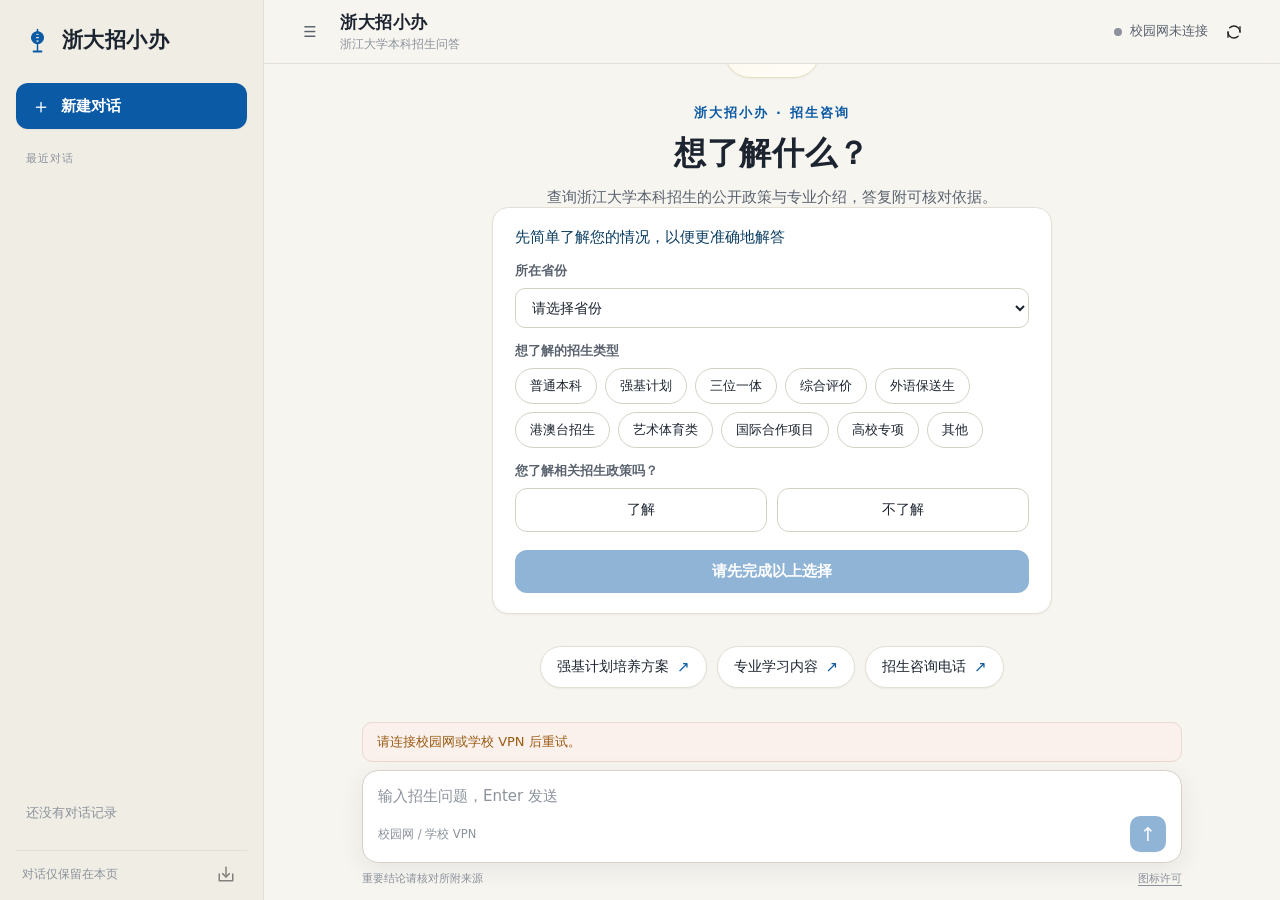
==== commit 0f1514f8: "Add onboarding profile card and FAQ before chat - index.html: profile guide card (province / admissi" ====
--- a/index.html
+++ b/index.html
@@ -6,7 +6,7 @@
   <meta http-equiv="Content-Security-Policy" content="default-src 'self'; script-src 'self'; style-src 'self'; img-src 'self' data:; connect-src 'self' https://dify-app.zju.edu.cn; object-src 'none'; base-uri 'none'; form-action 'none'">
   <title>浙大招小办 · 招生问答</title>
   <link rel="icon" type="image/svg+xml" href="./school.svg"><link rel="stylesheet" href="./style.css">
-  <script src="./campus-client.js" defer></script><script src="./app.js" defer></script>
+  <script src="./campus-client.js" defer></script><script src="./profile.js" defer></script><script src="./app.js" defer></script>
 </head>
 <body>
   <a class="skip" href="#question">跳到提问</a>
@@ -22,7 +22,7 @@
     <main>
       <header class="topbar"><div class="title-group"><button id="toggle-sidebar" class="icon-button" title="咨询记录" aria-label="展开或收起咨询记录" aria-expanded="true">☰</button><div><h1>浙大招小办</h1><p>浙江大学本科招生问答</p></div></div><div class="connection"><span id="status-dot" class="status-dot"></span><span id="status" role="status">正在连接</span><button id="retry" class="icon-button" title="重新连接" aria-label="重新连接"><img src="./refresh.svg" alt="" width="16" height="16"></button></div></header>
       <div id="scroll-area" class="scroll-area">
-        <section id="welcome" class="welcome"><div class="welcome-art"><img src="./book.svg" alt="" width="58" height="58"></div><p class="eyebrow">浙大招小办 · 招生咨询</p><h2>想了解什么？</h2><p class="welcome-sub">查询浙江大学本科招生的公开政策与专业介绍，答复附可核对依据。</p><div class="suggestions"><button data-question="2026年强基计划培养方案在哪里查看？">强基计划培养方案 <span>↗</span></button><button data-question="计算机科学与技术专业主要学什么？">专业学习内容 <span>↗</span></button><button data-question="2026年浙江大学本科招生咨询电话是什么？">招生咨询电话 <span>↗</span></button></div></section>
+        <section id="welcome" class="welcome"><div class="welcome-art"><img src="./book.svg" alt="" width="58" height="58"></div><p class="eyebrow">浙大招小办 · 招生咨询</p><h2>想了解什么？</h2><p class="welcome-sub">查询浙江大学本科招生的公开政策与专业介绍，答复附可核对依据。</p><div id="profile-card" class="profile-card"><p class="profile-title">先简单了解您的情况，以便更准确地解答</p><div class="profile-row"><label for="profile-province">所在省份</label><select id="profile-province" aria-label="选择所在省份"></select></div><div class="profile-row"><label>想了解的招生类型</label><div id="profile-types" class="profile-types"></div></div><div class="profile-row"><label>您了解相关招生政策吗？</label><div id="profile-familiarity" class="profile-familiarity"></div></div><button id="profile-start" type="button" class="profile-start" disabled>请先完成以上选择</button></div><div id="faq-panel" class="faq-panel" hidden></div><div class="suggestions"><button data-question="2026年强基计划培养方案在哪里查看？">强基计划培养方案 <span>↗</span></button><button data-question="计算机科学与技术专业主要学什么？">专业学习内容 <span>↗</span></button><button data-question="2026年浙江大学本科招生咨询电话是什么？">招生咨询电话 <span>↗</span></button></div></section>
         <section id="messages" class="messages" aria-label="对话内容" aria-live="polite" aria-relevant="additions"></section>
       </div>
       <div class="composer-wrap"><div id="error" class="error" role="alert" hidden></div><form id="composer" autocomplete="off"><label class="sr-only" for="question">输入招生问题</label><textarea id="question" autocomplete="off" placeholder="输入招生问题，Enter 发送" rows="1" maxlength="2000" enterkeyhint="send"></textarea><div class="composer-actions"><span id="input-state">校园网 / 学校 VPN</span><button id="send" type="submit" aria-label="发送问题" disabled>↑</button><button id="stop" type="button" hidden>停止等待</button></div></form><div class="footnote"><span>重要结论请核对所附来源</span><a href="./NOTICE.txt" target="_blank" rel="noopener">图标许可</a></div></div>
--- a/style.css
+++ b/style.css
@@ -53,9 +53,10 @@
 
 /* ===== 内容区 ===== */
 .scroll-area{flex:1;overflow-y:auto;padding:0 28px}
-.welcome{max-width:680px;margin:11vh auto 40px;text-align:center}
-.welcome-art{width:92px;height:92px;border-radius:26px;background:linear-gradient(150deg,var(--blue-100),#fff);border:1px solid var(--line);display:flex;align-items:center;justify-content:center;margin:0 auto 26px;box-shadow:var(--shadow-sm)}
-.welcome-art img{width:52px;height:52px}
+.welcome{position:relative;max-width:680px;margin:11vh auto 40px;text-align:center}
+.welcome::before{content:"";position:absolute;top:-60px;left:50%;transform:translateX(-50%);width:300px;height:92px;background:url('stardust-gold.svg') center/auto 100% no-repeat;opacity:.5;pointer-events:none}
+.welcome-art{width:96px;height:96px;border-radius:26px;background:linear-gradient(150deg,#fbf6e7,#fffdf8);border:1px solid #e7ddc0;display:flex;align-items:center;justify-content:center;margin:0 auto 26px;box-shadow:var(--shadow-sm)}
+.welcome-art img{width:58px;height:58px}
 .eyebrow{font-size:13px;letter-spacing:.16em;color:var(--blue-700);margin:0 0 10px;font-weight:600}
 .welcome h2{font:600 32px var(--serif);margin:0 0 12px;letter-spacing:.02em}
 .welcome-sub{font-size:15px;color:var(--ink-2);margin:0}
@@ -63,6 +64,30 @@
 .suggestions button{display:flex;align-items:center;gap:8px;padding:11px 16px;background:var(--card);border:1px solid var(--line);border-radius:999px;font-size:13.5px;color:var(--ink);box-shadow:var(--shadow-sm);transition:border-color .15s ease,transform .15s ease}
 .suggestions button span{color:var(--blue-700);font-size:15px}
 .suggestions button:hover{border-color:var(--blue-500);transform:translateY(-1px)}
+
+/* ===== 画像引导卡 ===== */
+.profile-card{max-width:560px;margin:0 auto 22px;text-align:left;background:var(--card);border:1px solid var(--line);border-radius:16px;padding:20px 22px;box-shadow:var(--shadow-sm)}
+.profile-title{font:500 15px var(--serif);color:var(--blue-900);margin:0 0 16px}
+.profile-row{margin-bottom:15px}
+.profile-row:last-of-type{margin-bottom:18px}
+.profile-row label{display:block;font-size:12.5px;font-weight:600;color:var(--ink-2);margin:0 0 8px}
+.profile-row select{width:100%;padding:10px 12px;border:1px solid var(--line-2);border-radius:10px;font-size:14px;color:var(--ink);background:var(--card)}
+.profile-types{display:flex;flex-wrap:wrap;gap:8px}
+.profile-types button{padding:8px 14px;border:1px solid var(--line-2);border-radius:999px;font-size:13px;color:var(--ink);background:var(--card);transition:border-color .15s ease,color .15s ease}
+.profile-types button.active{border-color:var(--blue-700);color:var(--blue-700);background:var(--blue-50)}
+.profile-familiarity{display:flex;gap:10px}
+.profile-familiarity button{flex:1;padding:12px;border:1px solid var(--line-2);border-radius:12px;font-size:14px;color:var(--ink);background:var(--card);transition:border-color .15s ease}
+.profile-familiarity button.active{border-color:var(--blue-700);color:var(--blue-700);background:var(--blue-50)}
+.profile-start{width:100%;padding:12px;border-radius:12px;background:var(--blue-700);color:#fff;font-size:15px;font-weight:600}
+.profile-start:disabled{opacity:.45;cursor:default}
+
+/* ===== 常用问题集 ===== */
+.faq-panel{max-width:560px;margin:0 auto 22px;text-align:left}
+.faq-head{font:500 15px var(--serif);color:var(--blue-900);margin:0 0 12px}
+.faq-item{background:var(--paper-2);border:1px solid var(--line);border-radius:10px;padding:12px 14px;margin-bottom:10px}
+.faq-q{display:block;width:100%;text-align:left;font-size:13.5px;font-weight:600;color:var(--blue-700);cursor:pointer;padding:0}
+.faq-q:hover{text-decoration:underline}
+.faq-a{font-size:13px;color:var(--ink-2);line-height:1.7;margin:8px 0 0}
 
 /* ===== 消息 ===== */
 .messages{padding-top:32px;max-width:820px;margin:0 auto}
@@ -161,6 +186,9 @@
   .welcome-art img{width:48px;height:48px}
   .suggestions{gap:8px;margin-top:26px;flex-direction:column;max-width:300px;margin-left:auto;margin-right:auto}
   .suggestions button{padding:13px 16px;justify-content:space-between}
+  .profile-card{padding:16px 15px;margin-bottom:16px}
+  .profile-familiarity{flex-direction:column}
+  .faq-panel{max-width:none}
   .messages{padding-top:24px}
   .message{margin-bottom:26px}
   .answer{font-size:15.5px;line-height:1.85}
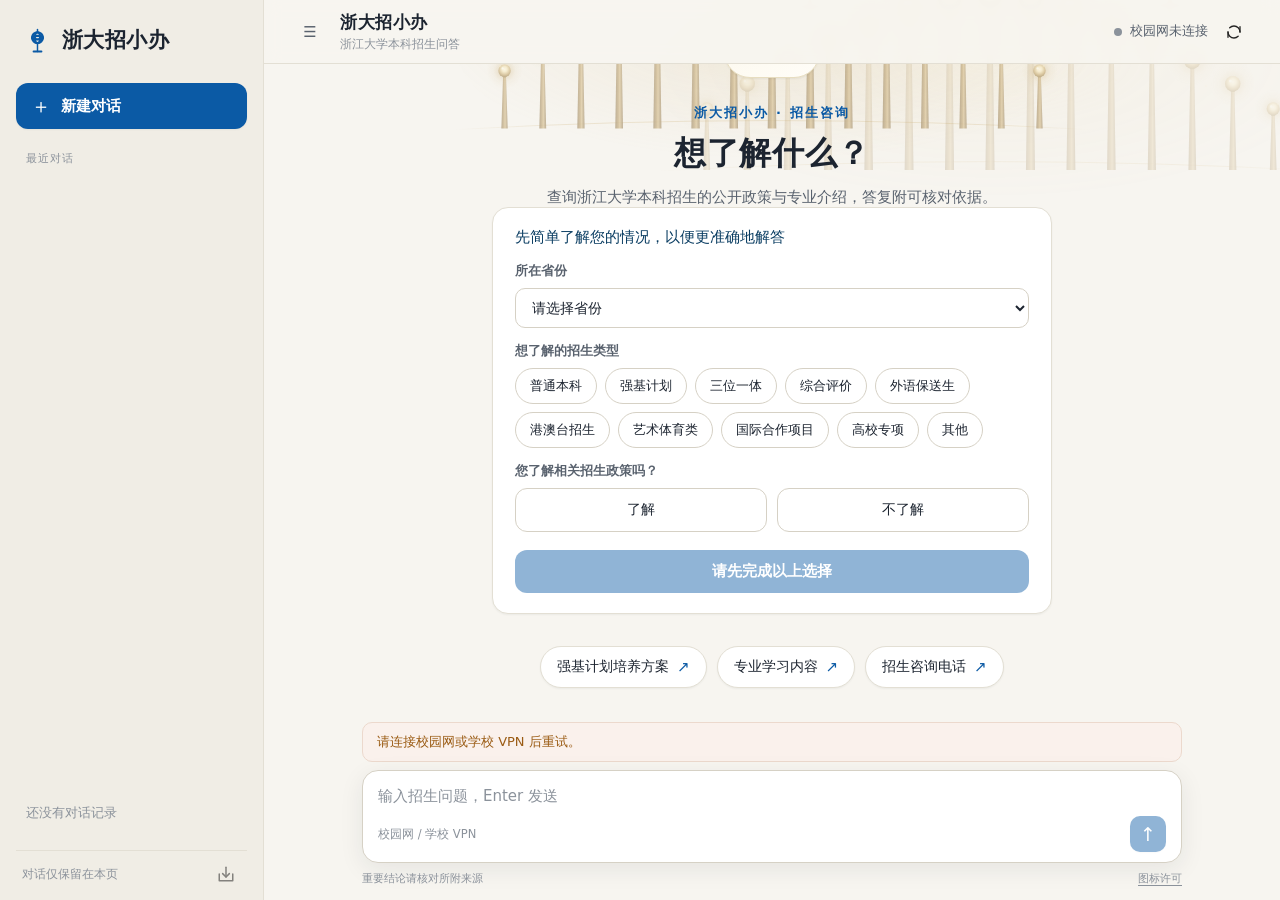
==== commit e33bfef2: "Add large stardust lamp background decoration" ====
--- a/index.html
+++ b/index.html
@@ -20,9 +20,11 @@
     </aside>
     <button id="backdrop" class="backdrop" aria-label="关闭记录" hidden></button>
     <main>
+      <div class="lamp-bg" aria-hidden="true"><img src="./stardust-lamp.svg" alt=""></div>
       <header class="topbar"><div class="title-group"><button id="toggle-sidebar" class="icon-button" title="咨询记录" aria-label="展开或收起咨询记录" aria-expanded="true">☰</button><div><h1>浙大招小办</h1><p>浙江大学本科招生问答</p></div></div><div class="connection"><span id="status-dot" class="status-dot"></span><span id="status" role="status">正在连接</span><button id="retry" class="icon-button" title="重新连接" aria-label="重新连接"><img src="./refresh.svg" alt="" width="16" height="16"></button></div></header>
       <div id="scroll-area" class="scroll-area">
-        <section id="welcome" class="welcome"><div class="welcome-art"><img src="./book.svg" alt="" width="58" height="58"></div><p class="eyebrow">浙大招小办 · 招生咨询</p><h2>想了解什么？</h2><p class="welcome-sub">查询浙江大学本科招生的公开政策与专业介绍，答复附可核对依据。</p><div id="profile-card" class="profile-card"><p class="profile-title">先简单了解您的情况，以便更准确地解答</p><div class="profile-row"><label for="profile-province">所在省份</label><select id="profile-province" aria-label="选择所在省份"></select></div><div class="profile-row"><label>想了解的招生类型</label><div id="profile-types" class="profile-types"></div></div><div class="profile-row"><label>您了解相关招生政策吗？</label><div id="profile-familiarity" class="profile-familiarity"></div></div><button id="profile-start" type="button" class="profile-start" disabled>请先完成以上选择</button></div><div id="faq-panel" class="faq-panel" hidden></div><div class="suggestions"><button data-question="2026年强基计划培养方案在哪里查看？">强基计划培养方案 <span>↗</span></button><button data-question="计算机科学与技术专业主要学什么？">专业学习内容 <span>↗</span></button><button data-question="2026年浙江大学本科招生咨询电话是什么？">招生咨询电话 <span>↗</span></button></div></section>
+        <section id="welcome" class="welcome"><div class="welcome-art"><img src="./book.svg" alt="" width="58" height="58"></div><p class="eyebrow">浙大招小办 · 招生咨询</p><h2>想了解什么？</h2><p class="welcome-sub">查询浙江大学本科招生的公开政策与专业介绍，答复附可核对依据。</p><div id="profile-card" class="profile-card"><p class="profile-title">先简单了解您的情况，以便更准确地解答</p><div class="profile-row"><label for="profile-province">所在省份</label><select id="profile-province" aria-label="选择所在省份"></select></div><div class="profile-row"><label>想了解的招生类型</label><div id="profile-types" class="profile-types"></div></div><div class="profile-row"><label>您了解相关招生政策吗？</label><div id="profile-familiarity" class="profile-familiarity"></div></div><button id="profile-start" type="button" class="profile-start" disabled>请先完成以上选择</button><p id="profile-type-hint" class="profile-type-hint" hidden></p></div><div id="faq-panel" class="faq-panel" hidden></div><div class="suggestions"><button data-question="2026年强基计划培养方案在哪里查看？">强基计划培养方案 <span>↗</span></button><button data-question="计算机科学与技术专业主要学什么？">专业学习内容 <span>↗</span></button><button data-question="2026年浙江大学本科招生咨询电话是什么？">招生咨询电话 <span>↗</span></button></div></section>
+        <section id="session-type-bar" class="session-type-bar" hidden></section>
         <section id="messages" class="messages" aria-label="对话内容" aria-live="polite" aria-relevant="additions"></section>
       </div>
       <div class="composer-wrap"><div id="error" class="error" role="alert" hidden></div><form id="composer" autocomplete="off"><label class="sr-only" for="question">输入招生问题</label><textarea id="question" autocomplete="off" placeholder="输入招生问题，Enter 发送" rows="1" maxlength="2000" enterkeyhint="send"></textarea><div class="composer-actions"><span id="input-state">校园网 / 学校 VPN</span><button id="send" type="submit" aria-label="发送问题" disabled>↑</button><button id="stop" type="button" hidden>停止等待</button></div></form><div class="footnote"><span>重要结论请核对所附来源</span><a href="./NOTICE.txt" target="_blank" rel="noopener">图标许可</a></div></div>
--- a/style.css
+++ b/style.css
@@ -39,8 +39,12 @@
 .sidebar-bottom{border-top:1px solid var(--line);padding:13px 6px 0;color:var(--ink-3);font-size:11.5px;display:flex;align-items:center;justify-content:space-between;gap:8px}
 
 /* ===== 主区 ===== */
-main{flex:1;display:flex;flex-direction:column;min-width:0;background:var(--paper)}
-.topbar{height:64px;flex-shrink:0;display:flex;align-items:center;justify-content:space-between;padding:0 28px;background:rgba(247,245,240,.88);backdrop-filter:blur(8px);border-bottom:1px solid var(--line)}
+main{flex:1;display:flex;flex-direction:column;min-width:0;background:var(--paper);position:relative;overflow:hidden}
+/* ===== 灿若星辰灯 · 背景装饰 ===== */
+.lamp-bg{position:absolute;inset:0;z-index:0;pointer-events:none;overflow:hidden}
+.lamp-bg img{position:absolute;top:-40px;right:-70px;width:min(720px,74vw);max-width:none;height:auto;opacity:.22;filter:saturate(1.08);animation:lamp-breathe 7s ease-in-out infinite}
+@keyframes lamp-breathe{0%,100%{opacity:.17}50%{opacity:.30}}
+.topbar{position:relative;z-index:1;height:64px;flex-shrink:0;display:flex;align-items:center;justify-content:space-between;padding:0 28px;background:rgba(247,245,240,.88);backdrop-filter:blur(8px);border-bottom:1px solid var(--line)}
 .title-group{display:flex;align-items:center;gap:12px}
 .title-group h1{font:600 17px var(--serif);margin:0;letter-spacing:.03em}
 .title-group p{font-size:12px;color:var(--ink-3);margin:2px 0 0}
@@ -52,9 +56,9 @@
 .icon-button img{opacity:.85}
 
 /* ===== 内容区 ===== */
-.scroll-area{flex:1;overflow-y:auto;padding:0 28px}
-.welcome{position:relative;max-width:680px;margin:11vh auto 40px;text-align:center}
-.welcome::before{content:"";position:absolute;top:-60px;left:50%;transform:translateX(-50%);width:300px;height:92px;background:url('stardust-gold.svg') center/auto 100% no-repeat;opacity:.5;pointer-events:none}
+.scroll-area{position:relative;z-index:1;flex:1;overflow-y:auto;padding:0 28px}
+.welcome{position:relative;max-width:680px;margin:9vh auto 40px;text-align:center}
+.welcome::before{content:"";position:absolute;top:-52px;left:50%;transform:translateX(-50%);width:min(680px,100%);height:240px;background:url('stardust-lamp.svg') center top/contain no-repeat;opacity:.55;pointer-events:none;z-index:-1}
 .welcome-art{width:96px;height:96px;border-radius:26px;background:linear-gradient(150deg,#fbf6e7,#fffdf8);border:1px solid #e7ddc0;display:flex;align-items:center;justify-content:center;margin:0 auto 26px;box-shadow:var(--shadow-sm)}
 .welcome-art img{width:58px;height:58px}
 .eyebrow{font-size:13px;letter-spacing:.16em;color:var(--blue-700);margin:0 0 10px;font-weight:600}
@@ -80,6 +84,8 @@
 .profile-familiarity button.active{border-color:var(--blue-700);color:var(--blue-700);background:var(--blue-50)}
 .profile-start{width:100%;padding:12px;border-radius:12px;background:var(--blue-700);color:#fff;font-size:15px;font-weight:600}
 .profile-start:disabled{opacity:.45;cursor:default}
+.profile-type-hint{margin:12px 0 0;font-size:12.5px;color:var(--blue-700);background:var(--blue-50);border:1px solid var(--blue-50);border-radius:10px;padding:9px 12px;line-height:1.6}
+.session-type-bar{max-width:680px;margin:0 auto 16px;text-align:center;font-size:12.5px;color:var(--blue-700);background:var(--blue-50);border-radius:999px;padding:8px 16px}
 
 /* ===== 常用问题集 ===== */
 .faq-panel{max-width:560px;margin:0 auto 22px;text-align:left}
@@ -135,7 +141,7 @@
 @keyframes pulse{0%,100%{opacity:.25;transform:scale(.8)}50%{opacity:1;transform:scale(1)}}
 
 /* ===== 输入区 ===== */
-.composer-wrap{flex-shrink:0;padding:10px 28px 14px;background:linear-gradient(to top,var(--paper) 70%,rgba(247,245,240,0))}
+.composer-wrap{position:relative;z-index:1;flex-shrink:0;padding:10px 28px 14px;background:linear-gradient(to top,var(--paper) 70%,rgba(247,245,240,0))}
 #composer{max-width:820px;margin:0 auto;background:var(--card);border:1px solid var(--line-2);border-radius:16px;padding:13px 15px 10px;box-shadow:var(--shadow-md);transition:border-color .15s ease}
 #composer:focus-within{border-color:var(--blue-500)}
 textarea{display:block;width:100%;border:0;background:none;resize:none;font-size:15px;line-height:1.6;color:var(--ink);outline:none;padding:0}
@@ -181,6 +187,8 @@
   .connection .icon-button{min-width:27px}
   .scroll-area{padding:0 16px}
   .welcome{margin:7vh auto 24px}
+  .welcome::before{top:-30px;height:150px}
+  .lamp-bg img{top:-12px;right:-48px;width:min(420px,96vw);opacity:.12}
   .welcome h2{font-size:27px}
   .welcome-art{width:84px;height:84px;border-radius:24px;margin-bottom:22px}
   .welcome-art img{width:48px;height:48px}
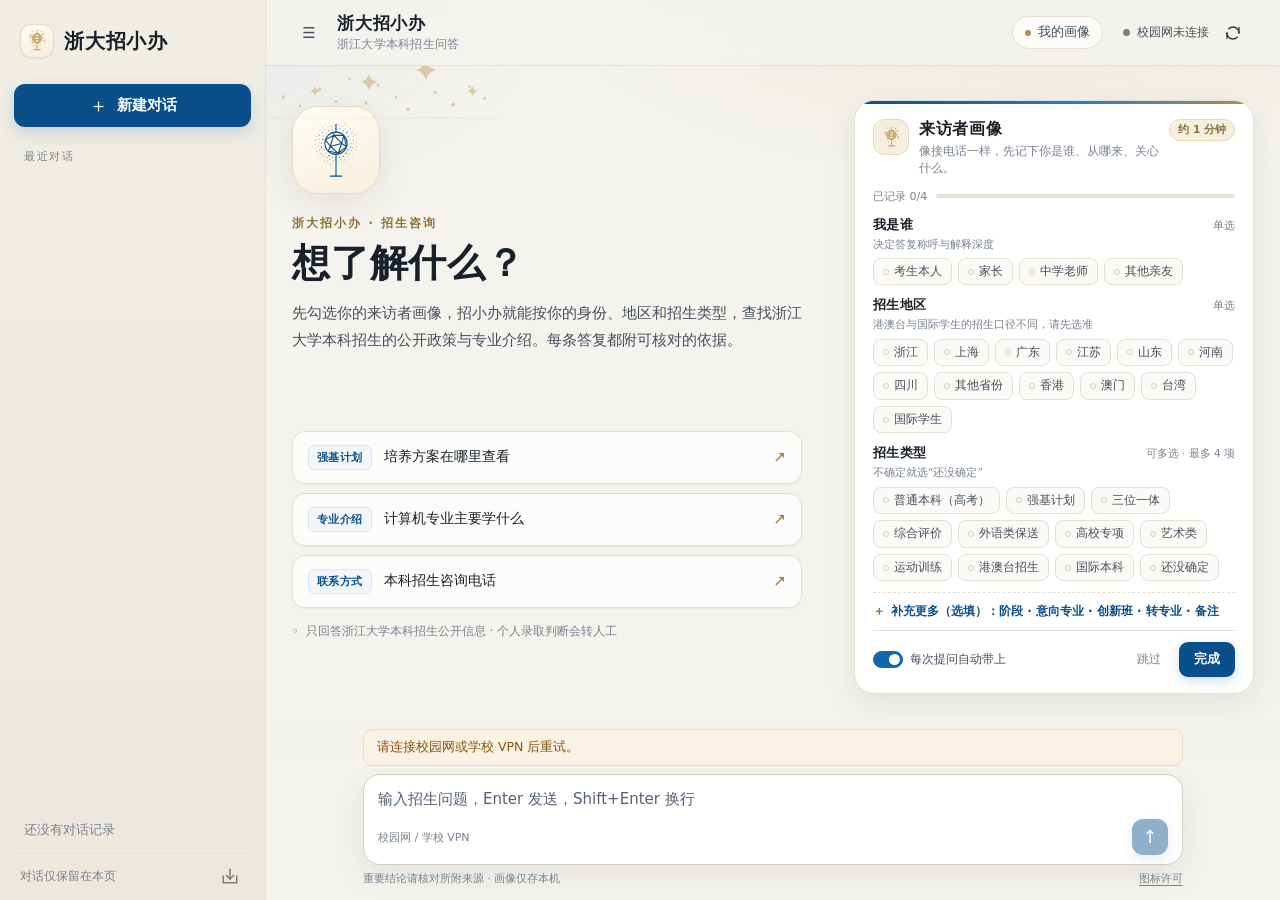
==== commit 3abb9cdf: "Redesign welcome UI with visitor profile card and intake reask" ====
--- a/index.html
+++ b/index.html
@@ -2,17 +2,18 @@
 <html lang="zh-CN">
 <head>
   <meta charset="utf-8"><meta name="viewport" content="width=device-width,initial-scale=1,viewport-fit=cover">
-  <meta name="theme-color" content="#f7f8fa"><meta name="referrer" content="strict-origin-when-cross-origin">
+  <meta name="theme-color" content="#f5f3ee"><meta name="referrer" content="strict-origin-when-cross-origin">
+  <meta name="description" content="浙江大学本科招生问答：先记下来访者画像，再按公开政策与专业资料逐条附依据作答。">
   <meta http-equiv="Content-Security-Policy" content="default-src 'self'; script-src 'self'; style-src 'self'; img-src 'self' data:; connect-src 'self' https://dify-app.zju.edu.cn; object-src 'none'; base-uri 'none'; form-action 'none'">
-  <title>浙大招小办 · 招生问答</title>
+  <title>浙大招小办 · 本科招生问答</title>
   <link rel="icon" type="image/svg+xml" href="./school.svg"><link rel="stylesheet" href="./style.css">
-  <script src="./campus-client.js" defer></script><script src="./profile.js" defer></script><script src="./app.js" defer></script>
+  <script src="./profile.js" defer></script><script src="./campus-client.js" defer></script><script src="./app.js" defer></script>
 </head>
 <body>
   <a class="skip" href="#question">跳到提问</a>
   <div class="app-shell">
     <aside id="sidebar" aria-label="咨询记录">
-      <div class="sidebar-brand"><img src="./school.svg" alt="" width="27" height="27"><span>浙大招小办</span><button id="close-sidebar" class="icon-button mobile-only" aria-label="关闭记录">×</button></div>
+      <div class="sidebar-brand"><span class="brand-mark"><img src="./lamp-gold.svg" alt="" width="22" height="22"></span><span class="brand-word">浙大招小办</span><button id="close-sidebar" class="icon-button mobile-only" aria-label="关闭记录">×</button></div>
       <button id="new-chat" class="new-chat"><span aria-hidden="true">＋</span> 新建对话</button>
       <div class="list-heading">最近对话</div><nav id="history" aria-label="最近对话"></nav>
       <p id="history-empty" class="quiet">还没有对话记录</p>
@@ -20,17 +21,46 @@
     </aside>
     <button id="backdrop" class="backdrop" aria-label="关闭记录" hidden></button>
     <main>
-      <div class="lamp-bg" aria-hidden="true"><img src="./stardust-lamp.svg" alt=""></div>
-      <header class="topbar"><div class="title-group"><button id="toggle-sidebar" class="icon-button" title="咨询记录" aria-label="展开或收起咨询记录" aria-expanded="true">☰</button><div><h1>浙大招小办</h1><p>浙江大学本科招生问答</p></div></div><div class="connection"><span id="status-dot" class="status-dot"></span><span id="status" role="status">正在连接</span><button id="retry" class="icon-button" title="重新连接" aria-label="重新连接"><img src="./refresh.svg" alt="" width="16" height="16"></button></div></header>
+      <header class="topbar">
+        <div class="title-group"><button id="toggle-sidebar" class="icon-button" title="咨询记录" aria-label="展开或收起咨询记录" aria-expanded="true">☰</button><div><h1>浙大招小办</h1><p>浙江大学本科招生问答</p></div></div>
+        <div class="topbar-right">
+          <button id="profile-pill" class="profile-pill" aria-label="查看或修改来访者画像"><span class="profile-pill-dot" aria-hidden="true"></span><span id="profile-pill-label">我的画像</span></button>
+          <div class="connection"><span id="status-dot" class="status-dot"></span><span id="status" role="status">正在连接</span><button id="retry" class="icon-button" title="重新连接" aria-label="重新连接"><img src="./refresh.svg" alt="" width="16" height="16"></button></div>
+        </div>
+      </header>
       <div id="scroll-area" class="scroll-area">
-        <section id="welcome" class="welcome"><div class="welcome-art"><img src="./book.svg" alt="" width="58" height="58"></div><p class="eyebrow">浙大招小办 · 招生咨询</p><h2>想了解什么？</h2><p class="welcome-sub">查询浙江大学本科招生的公开政策与专业介绍，答复附可核对依据。</p><div id="profile-card" class="profile-card"><p class="profile-title">先简单了解您的情况，以便更准确地解答</p><div class="profile-row"><label for="profile-province">所在省份</label><select id="profile-province" aria-label="选择所在省份"></select></div><div class="profile-row"><label>想了解的招生类型</label><div id="profile-types" class="profile-types"></div></div><div class="profile-row"><label>您了解相关招生政策吗？</label><div id="profile-familiarity" class="profile-familiarity"></div></div><button id="profile-start" type="button" class="profile-start" disabled>请先完成以上选择</button><p id="profile-type-hint" class="profile-type-hint" hidden></p></div><div id="faq-panel" class="faq-panel" hidden></div><div class="suggestions"><button data-question="2026年强基计划培养方案在哪里查看？">强基计划培养方案 <span>↗</span></button><button data-question="计算机科学与技术专业主要学什么？">专业学习内容 <span>↗</span></button><button data-question="2026年浙江大学本科招生咨询电话是什么？">招生咨询电话 <span>↗</span></button></div></section>
-        <section id="session-type-bar" class="session-type-bar" hidden></section>
+        <section id="welcome" class="welcome">
+          <div class="welcome-grid">
+            <div class="welcome-copy">
+              <div class="welcome-art"><img src="./lamp-illustration.svg" alt="" width="64" height="64"></div>
+              <p class="eyebrow">浙大招小办 · 招生咨询</p>
+              <h2>想了解什么？</h2>
+              <p class="welcome-sub">先勾选你的来访者画像，招小办就能按你的身份、地区和招生类型，查找浙江大学本科招生的公开政策与专业介绍。每条答复都附可核对的依据。</p>
+            </div>
+            <div class="welcome-suggestions">
+              <div class="suggestions" aria-label="常见问题">
+                <button data-question="2026年强基计划培养方案在哪里查看？"><span class="suggestion-tag">强基计划</span><span class="suggestion-text">培养方案在哪里查看</span><span class="suggestion-arrow" aria-hidden="true">↗</span></button>
+                <button data-question="计算机科学与技术专业主要学什么？"><span class="suggestion-tag">专业介绍</span><span class="suggestion-text">计算机专业主要学什么</span><span class="suggestion-arrow" aria-hidden="true">↗</span></button>
+                <button data-question="2026年浙江大学本科招生咨询电话是什么？"><span class="suggestion-tag">联系方式</span><span class="suggestion-text">本科招生咨询电话</span><span class="suggestion-arrow" aria-hidden="true">↗</span></button>
+              </div>
+              <p class="welcome-note"><span aria-hidden="true">◦</span> 只回答浙江大学本科招生公开信息 · 个人录取判断会转人工</p>
+            </div>
+            <section id="profile-card" class="profile-card" aria-label="来访者画像"></section>
+          </div>
+        </section>
         <section id="messages" class="messages" aria-label="对话内容" aria-live="polite" aria-relevant="additions"></section>
       </div>
-      <div class="composer-wrap"><div id="error" class="error" role="alert" hidden></div><form id="composer" autocomplete="off"><label class="sr-only" for="question">输入招生问题</label><textarea id="question" autocomplete="off" placeholder="输入招生问题，Enter 发送" rows="1" maxlength="2000" enterkeyhint="send"></textarea><div class="composer-actions"><span id="input-state">校园网 / 学校 VPN</span><button id="send" type="submit" aria-label="发送问题" disabled>↑</button><button id="stop" type="button" hidden>停止等待</button></div></form><div class="footnote"><span>重要结论请核对所附来源</span><a href="./NOTICE.txt" target="_blank" rel="noopener">图标许可</a></div></div>
+      <div class="composer-wrap">
+        <div id="profile-chip" class="profile-chip" hidden><span class="profile-chip-label">已带上来访者画像</span><span id="profile-chip-text"></span><button id="profile-chip-edit" type="button">修改</button></div>
+        <div id="error" class="error" role="alert" hidden></div>
+        <form id="composer" autocomplete="off"><label class="sr-only" for="question">输入招生问题</label><textarea id="question" autocomplete="off" placeholder="输入招生问题，Enter 发送，Shift+Enter 换行" rows="1" maxlength="2000" enterkeyhint="send"></textarea><div class="composer-actions"><span id="input-state">校园网 / 学校 VPN</span><div class="composer-buttons"><button id="stop" type="button" hidden>停止等待</button><button id="send" type="submit" aria-label="发送问题" disabled>↑</button></div></div></form>
+        <div class="footnote"><span>重要结论请核对所附来源 · 画像仅存本机</span><a href="./NOTICE.txt" target="_blank" rel="noopener">图标许可</a></div>
+      </div>
     </main>
   </div>
+  <dialog id="profile-dialog" aria-labelledby="profile-dialog-title"><div class="dialog-head"><div><h2 id="profile-dialog-title">来访者画像</h2><p class="dialog-sub">只保存在本机浏览器，可随时修改；不会保存对话内容。</p></div><button id="profile-dialog-close" class="icon-button" type="button" aria-label="关闭画像">×</button></div><div id="profile-dialog-body"></div></dialog>
   <dialog id="delete-dialog"><h2>删除这段对话？</h2><p>将删除本页中的这段对话。</p><div class="dialog-actions"><button id="cancel-delete">取消</button><button id="confirm-delete" class="danger">删除</button></div></dialog>
   <div id="toast" role="status" class="toast" hidden></div>
+  <noscript><p class="noscript">请开启 JavaScript 后使用浙大招小办。</p></noscript>
 </body>
 </html>
--- a/style.css
+++ b/style.css
@@ -1,213 +1,305 @@
-/* 浙大招小办 · 求是蓝 / 学术纸感 */
+/* 浙大招小办 · 求是蓝 / 学术纸感 / 灿若星辰
+   2026-10-21 视觉重构：更克制的层次、更清楚的画像入口。 */
 :root{
-  --blue-900:#0a3d62; --blue-700:#0b5aa5; --blue-600:#126db5; --blue-500:#1d82c9;
-  --blue-100:#e8f1f9; --blue-50:#f2f7fb;
-  --paper:#f7f5f0; --paper-2:#f0ede5; --paper-3:#e9e5db;
-  --card:#ffffff; --ink:#1c2430; --ink-2:#59626e; --ink-3:#8b929b;
-  --line:#e3dfd4; --line-2:#d6d1c5;
-  --warn:#9a5b13; --danger:#b23a2e; --ok:#2f7d4f;
-  --font:-apple-system,BlinkMacSystemFont,"PingFang SC","Microsoft YaHei","Segoe UI",system-ui,sans-serif;
-  --serif:"Songti SC","STSong","SimSun",serif;
-  --shadow-sm:0 1px 2px rgba(28,36,48,.05);
-  --shadow-md:0 6px 24px rgba(28,36,48,.08);
-}
-*{box-sizing:border-box}html,body{height:100%;margin:0}
+  --blue-900:#08355c; --blue-800:#0a4373; --blue-700:#0b4f8a; --blue-600:#1266ad; --blue-500:#1f7fc4;
+  --blue-100:#e7f0f9; --blue-50:#f1f6fb;
+  --gold-700:#8f7038; --gold:#b08d4f; --gold-200:#e8d9b8; --gold-100:#f6efdf;
+  --paper:#f5f3ee; --paper-2:#efece4; --paper-3:#e8e4d9;
+  --card:#ffffff; --card-soft:#fbfaf6;
+  --ink:#182029; --ink-2:#454f5c; --ink-3:#536075; --ink-4:#78828f;
+  --line:#e4dfd2; --line-2:#d5cfc0;
+  --warn:#8a5310; --warn-bg:#fbf2e6; --warn-line:#ecdcc4;
+  --danger:#a83a2e; --ok:#2c7a4e;
+  --font:-apple-system,BlinkMacSystemFont,"PingFang SC","Hiragino Sans GB","Microsoft YaHei","Segoe UI",system-ui,sans-serif;
+  --serif:"Songti SC","STSong","Noto Serif CJK SC","Source Han Serif SC","SimSun",serif;
+  --shadow-sm:0 1px 2px rgba(24,32,41,.05);
+  --shadow-md:0 10px 30px rgba(24,32,41,.08);
+  --shadow-lg:0 22px 60px rgba(24,32,41,.14);
+  --radius:16px;
+}
+*{box-sizing:border-box}
+[hidden]{display:none!important}
+html,body{height:100%;margin:0}
 body{font-family:var(--font);color:var(--ink);font-size:15px;background:var(--paper);-webkit-font-smoothing:antialiased;text-rendering:optimizeLegibility}
-button,textarea{font:inherit;color:inherit}button{cursor:pointer;border:0;background:none}button:disabled{cursor:default;opacity:.45}
-button:focus-visible,a:focus-visible,textarea:focus-visible,summary:focus-visible{outline:3px solid var(--blue-600);outline-offset:2px;border-radius:4px}
-button{touch-action:manipulation}a{color:var(--blue-700);text-underline-offset:3px}img{display:block}
-.app-shell{display:flex;height:100dvh;min-height:420px}
+body::before{content:"";position:fixed;inset:0;pointer-events:none;z-index:0;background:
+  radial-gradient(900px 420px at 82% -8%,rgba(176,141,79,.10),transparent 62%),
+  radial-gradient(760px 380px at 8% 0%,rgba(18,102,173,.07),transparent 60%);}
+button,textarea,input{font:inherit;color:inherit}
+button{cursor:pointer;border:0;background:none}
+button:disabled{cursor:default;opacity:.45}
+button:focus-visible,a:focus-visible,textarea:focus-visible,input:focus-visible,summary:focus-visible{outline:2.5px solid var(--blue-600);outline-offset:2px;border-radius:6px}
+button{touch-action:manipulation}
+a{color:var(--blue-700);text-underline-offset:3px}
+img{display:block}
+.app-shell{position:relative;z-index:1;display:flex;height:100dvh;min-height:440px}
+.sidebar-hidden #sidebar{display:none}
 
 /* ===== 侧栏 ===== */
-aside{width:264px;flex-shrink:0;padding:26px 16px 16px;background:var(--paper-2);border-right:1px solid var(--line);display:flex;flex-direction:column;gap:16px;min-height:0}
-.sidebar-brand{display:flex;align-items:center;gap:11px;padding:0 8px 13px;font:600 21px var(--serif);letter-spacing:.02em;white-space:nowrap}
-.sidebar-brand img{color:var(--blue-700);filter:none}
-.new-chat{display:flex;gap:10px;align-items:center;padding:13px 15px;background:var(--blue-700);color:#fff;border-radius:12px;font-weight:600;box-shadow:var(--shadow-sm)}
-.new-chat span{font-size:20px;font-weight:400;line-height:20px;color:#fff}
-.new-chat:hover{background:var(--blue-600)}
+#sidebar{width:266px;flex-shrink:0;padding:22px 14px 14px;background:linear-gradient(180deg,#f1eee6,#ece8de);border-right:1px solid var(--line);display:flex;flex-direction:column;gap:14px;min-height:0}
+.sidebar-brand{display:flex;align-items:center;gap:10px;padding:2px 6px 12px}
+.brand-mark{width:34px;height:34px;flex:0 0 34px;border-radius:11px;display:flex;align-items:center;justify-content:center;background:linear-gradient(155deg,#fffdf7,#f6eeda);border:1px solid var(--gold-200);box-shadow:var(--shadow-sm)}
+.brand-word{font:600 20px var(--serif);letter-spacing:.04em;white-space:nowrap;color:var(--ink)}
+.new-chat{display:flex;gap:9px;align-items:center;justify-content:center;padding:12px 14px;background:var(--blue-700);color:#fff;border-radius:11px;font-weight:600;font-size:14.5px;box-shadow:0 6px 16px rgba(11,79,138,.18);transition:background .15s ease,transform .15s ease}
+.new-chat span{font-size:19px;font-weight:400;line-height:1;color:#fff}
+.new-chat:hover:not(:disabled){background:var(--blue-600);transform:translateY(-1px)}
 .new-chat:disabled{background:var(--blue-700);color:#fff}
-.list-heading{font-size:11px;letter-spacing:.08em;color:var(--ink-3);padding:6px 10px 0;text-transform:none}
-.quiet{font-size:12.5px;color:var(--ink-3);padding:0 10px}
-#history{overflow:auto;min-height:0;flex:1}
-.history-row{display:flex;align-items:center;gap:2px;border-radius:10px;margin:3px 0;min-height:44px;transition:background .15s ease}
+.list-heading{font-size:11px;letter-spacing:.14em;color:var(--ink-4);padding:8px 10px 0}
+.quiet{font-size:12.5px;color:var(--ink-4);padding:0 10px;margin:0}
+#history{overflow:auto;min-height:0;flex:1;margin:0 -2px;padding:0 2px}
+.history-row{display:flex;align-items:center;gap:2px;border-radius:9px;margin:2px 0;min-height:42px;transition:background .15s ease}
 .history-row.active{background:#fff;box-shadow:var(--shadow-sm)}
-.history-row:hover{background:rgba(255,255,255,.6)}
-.history-open{overflow:hidden;text-overflow:ellipsis;white-space:nowrap;flex:1;min-width:0;text-align:left;padding:13px 12px;font-size:13.5px;color:var(--ink)}
-.history-row.active .history-open{color:var(--blue-700);font-weight:600}
-.history-delete{flex:0 0 32px;min-height:36px;color:var(--ink-3);border-radius:7px;font-size:18px}
+.history-row:hover{background:rgba(255,255,255,.62)}
+.history-open{overflow:hidden;text-overflow:ellipsis;white-space:nowrap;flex:1;min-width:0;text-align:left;padding:12px 11px;font-size:13.5px;color:var(--ink-2)}
+.history-row.active .history-open{color:var(--blue-800);font-weight:600}
+.history-delete{flex:0 0 30px;min-height:34px;color:var(--ink-4);border-radius:7px;font-size:17px}
 .history-delete:hover{color:var(--danger);background:#fff}
-.sidebar-bottom{border-top:1px solid var(--line);padding:13px 6px 0;color:var(--ink-3);font-size:11.5px;display:flex;align-items:center;justify-content:space-between;gap:8px}
+.sidebar-bottom{border-top:1px solid var(--line);padding:12px 6px 0;color:var(--ink-4);font-size:11.5px;display:flex;align-items:center;justify-content:space-between;gap:8px}
 
 /* ===== 主区 ===== */
-main{flex:1;display:flex;flex-direction:column;min-width:0;background:var(--paper);position:relative;overflow:hidden}
-/* ===== 灿若星辰灯 · 背景装饰 ===== */
-.lamp-bg{position:absolute;inset:0;z-index:0;pointer-events:none;overflow:hidden}
-.lamp-bg img{position:absolute;top:-40px;right:-70px;width:min(720px,74vw);max-width:none;height:auto;opacity:.22;filter:saturate(1.08);animation:lamp-breathe 7s ease-in-out infinite}
-@keyframes lamp-breathe{0%,100%{opacity:.17}50%{opacity:.30}}
-.topbar{position:relative;z-index:1;height:64px;flex-shrink:0;display:flex;align-items:center;justify-content:space-between;padding:0 28px;background:rgba(247,245,240,.88);backdrop-filter:blur(8px);border-bottom:1px solid var(--line)}
-.title-group{display:flex;align-items:center;gap:12px}
-.title-group h1{font:600 17px var(--serif);margin:0;letter-spacing:.03em}
-.title-group p{font-size:12px;color:var(--ink-3);margin:2px 0 0}
-.connection{display:flex;align-items:center;gap:8px;font-size:12.5px;color:var(--ink-2)}
-.status-dot{width:8px;height:8px;border-radius:50%;background:var(--ink-3)}
-.status-dot.ready{background:var(--ok)}
-.icon-button{display:inline-flex;align-items:center;justify-content:center;width:36px;height:36px;border-radius:9px;color:var(--ink-2)}
-.icon-button:hover{background:var(--paper-3)}
-.icon-button img{opacity:.85}
-
-/* ===== 内容区 ===== */
-.scroll-area{position:relative;z-index:1;flex:1;overflow-y:auto;padding:0 28px}
-.welcome{position:relative;max-width:680px;margin:9vh auto 40px;text-align:center}
-.welcome::before{content:"";position:absolute;top:-52px;left:50%;transform:translateX(-50%);width:min(680px,100%);height:240px;background:url('stardust-lamp.svg') center top/contain no-repeat;opacity:.55;pointer-events:none;z-index:-1}
-.welcome-art{width:96px;height:96px;border-radius:26px;background:linear-gradient(150deg,#fbf6e7,#fffdf8);border:1px solid #e7ddc0;display:flex;align-items:center;justify-content:center;margin:0 auto 26px;box-shadow:var(--shadow-sm)}
+main{flex:1;display:flex;flex-direction:column;min-width:0;background:transparent}
+.topbar{height:66px;flex-shrink:0;display:flex;align-items:center;justify-content:space-between;gap:16px;padding:0 26px;background:rgba(245,243,238,.82);backdrop-filter:blur(10px);border-bottom:1px solid var(--line)}
+.title-group{display:flex;align-items:center;gap:11px;min-width:0}
+.title-group h1{font:600 16.5px var(--serif);margin:0;letter-spacing:.05em}
+.title-group p{font-size:11.5px;color:var(--ink-4);margin:2px 0 0;letter-spacing:.02em}
+.topbar-right{display:flex;align-items:center;gap:10px;min-width:0}
+.connection{display:flex;align-items:center;gap:7px;font-size:12px;color:var(--ink-2);white-space:nowrap;padding:5px 4px 5px 10px;border-radius:999px}
+.status-dot{width:7px;height:7px;border-radius:50%;background:var(--ink-4);flex:0 0 7px}
+.status-dot.ready{background:var(--ok);box-shadow:0 0 0 3px rgba(44,122,78,.12)}
+.icon-button{display:inline-flex;align-items:center;justify-content:center;width:34px;height:34px;border-radius:9px;color:var(--ink-2)}
+.icon-button:hover{background:rgba(228,223,210,.7)}
+.icon-button img{opacity:.8}
+.profile-pill{display:inline-flex;align-items:center;gap:7px;max-width:210px;padding:7px 12px;border:1px solid var(--line);border-radius:999px;background:rgba(255,255,255,.72);font-size:12.5px;color:var(--ink-2);white-space:nowrap;overflow:hidden;transition:border-color .15s ease,background .15s ease}
+.profile-pill:hover{border-color:var(--gold-200);background:#fffdf8}
+.profile-pill-dot{width:6px;height:6px;border-radius:50%;background:var(--gold);flex:0 0 6px}
+.profile-pill.set{color:var(--blue-800);border-color:#c8dcec;background:var(--blue-50);font-weight:600}
+.profile-pill.set .profile-pill-dot{background:var(--blue-600)}
+#profile-pill-label{overflow:hidden;text-overflow:ellipsis}
+
+/* ===== 欢迎区 ===== */
+.scroll-area{flex:1;overflow-y:auto;padding:0 26px;scroll-behavior:smooth}
+.welcome{max-width:1120px;margin:0 auto;padding:34px 0 30px}
+.welcome-grid{display:grid;grid-template-columns:minmax(0,1fr) 400px;grid-template-areas:"copy profile" "sugg profile";column-gap:52px;row-gap:22px;align-items:start}
+.welcome-copy{grid-area:copy;position:relative;padding-top:6px;min-width:0}
+.welcome-copy::before{content:"";position:absolute;top:-48px;left:-28px;width:240px;height:96px;background:url('stardust-gold.svg') left center/auto 100% no-repeat;opacity:.55;pointer-events:none}
+.welcome-art{width:88px;height:88px;border-radius:26px;background:linear-gradient(155deg,#fffdf8,#f7efdd);border:1px solid var(--gold-200);display:flex;align-items:center;justify-content:center;margin:0 0 22px;box-shadow:var(--shadow-md);color:var(--blue-700)}
 .welcome-art img{width:58px;height:58px}
-.eyebrow{font-size:13px;letter-spacing:.16em;color:var(--blue-700);margin:0 0 10px;font-weight:600}
-.welcome h2{font:600 32px var(--serif);margin:0 0 12px;letter-spacing:.02em}
-.welcome-sub{font-size:15px;color:var(--ink-2);margin:0}
-.suggestions{display:flex;gap:10px;margin-top:32px;flex-wrap:wrap;justify-content:center}
-.suggestions button{display:flex;align-items:center;gap:8px;padding:11px 16px;background:var(--card);border:1px solid var(--line);border-radius:999px;font-size:13.5px;color:var(--ink);box-shadow:var(--shadow-sm);transition:border-color .15s ease,transform .15s ease}
-.suggestions button span{color:var(--blue-700);font-size:15px}
-.suggestions button:hover{border-color:var(--blue-500);transform:translateY(-1px)}
-
-/* ===== 画像引导卡 ===== */
-.profile-card{max-width:560px;margin:0 auto 22px;text-align:left;background:var(--card);border:1px solid var(--line);border-radius:16px;padding:20px 22px;box-shadow:var(--shadow-sm)}
-.profile-title{font:500 15px var(--serif);color:var(--blue-900);margin:0 0 16px}
-.profile-row{margin-bottom:15px}
-.profile-row:last-of-type{margin-bottom:18px}
-.profile-row label{display:block;font-size:12.5px;font-weight:600;color:var(--ink-2);margin:0 0 8px}
-.profile-row select{width:100%;padding:10px 12px;border:1px solid var(--line-2);border-radius:10px;font-size:14px;color:var(--ink);background:var(--card)}
-.profile-types{display:flex;flex-wrap:wrap;gap:8px}
-.profile-types button{padding:8px 14px;border:1px solid var(--line-2);border-radius:999px;font-size:13px;color:var(--ink);background:var(--card);transition:border-color .15s ease,color .15s ease}
-.profile-types button.active{border-color:var(--blue-700);color:var(--blue-700);background:var(--blue-50)}
-.profile-familiarity{display:flex;gap:10px}
-.profile-familiarity button{flex:1;padding:12px;border:1px solid var(--line-2);border-radius:12px;font-size:14px;color:var(--ink);background:var(--card);transition:border-color .15s ease}
-.profile-familiarity button.active{border-color:var(--blue-700);color:var(--blue-700);background:var(--blue-50)}
-.profile-start{width:100%;padding:12px;border-radius:12px;background:var(--blue-700);color:#fff;font-size:15px;font-weight:600}
-.profile-start:disabled{opacity:.45;cursor:default}
-.profile-type-hint{margin:12px 0 0;font-size:12.5px;color:var(--blue-700);background:var(--blue-50);border:1px solid var(--blue-50);border-radius:10px;padding:9px 12px;line-height:1.6}
-.session-type-bar{max-width:680px;margin:0 auto 16px;text-align:center;font-size:12.5px;color:var(--blue-700);background:var(--blue-50);border-radius:999px;padding:8px 16px}
-
-/* ===== 常用问题集 ===== */
-.faq-panel{max-width:560px;margin:0 auto 22px;text-align:left}
-.faq-head{font:500 15px var(--serif);color:var(--blue-900);margin:0 0 12px}
-.faq-item{background:var(--paper-2);border:1px solid var(--line);border-radius:10px;padding:12px 14px;margin-bottom:10px}
-.faq-q{display:block;width:100%;text-align:left;font-size:13.5px;font-weight:600;color:var(--blue-700);cursor:pointer;padding:0}
-.faq-q:hover{text-decoration:underline}
-.faq-a{font-size:13px;color:var(--ink-2);line-height:1.7;margin:8px 0 0}
+.eyebrow{font-size:11.5px;letter-spacing:.18em;color:var(--gold-700);margin:0 0 10px;font-weight:700}
+.welcome h2{font:600 38px/1.18 var(--serif);margin:0 0 14px;letter-spacing:.02em;color:var(--ink)}
+.welcome-sub{font-size:14.5px;line-height:1.85;color:var(--ink-2);margin:0;max-width:560px}
+.welcome-suggestions{grid-area:sugg}
+.suggestions{display:flex;flex-direction:column;gap:9px;margin-top:0;max-width:520px}
+.suggestions button{display:grid;grid-template-columns:auto 1fr auto;align-items:center;gap:12px;padding:13px 15px;background:rgba(255,255,255,.72);border:1px solid var(--line);border-radius:13px;text-align:left;box-shadow:var(--shadow-sm);transition:border-color .15s ease,background .15s ease,transform .15s ease}
+.suggestions button:hover{border-color:#b9d2e6;background:#fff;transform:translateY(-1px)}
+.suggestion-tag{font-size:11px;font-weight:700;letter-spacing:.04em;color:var(--blue-700);background:var(--blue-50);border:1px solid #d8e6f2;padding:4px 8px;border-radius:6px;white-space:nowrap}
+.suggestion-text{font-size:14px;color:var(--ink)}
+.suggestion-arrow{color:var(--gold-700);font-size:15px}
+.welcome-note{margin:16px 0 0;font-size:11.5px;color:var(--ink-4);display:flex;align-items:center;gap:7px}
+
+/* ===== 画像卡 ===== */
+.profile-card{grid-area:profile;background:var(--card);border:1px solid var(--line);border-radius:20px;box-shadow:var(--shadow-md);padding:18px 18px 16px;position:relative;overflow:hidden}
+.profile-card::before{content:"";position:absolute;top:0;left:0;right:0;height:3px;background:linear-gradient(90deg,var(--blue-700),var(--blue-500) 55%,var(--gold))}
+.profile-head{display:flex;align-items:flex-start;gap:10px;margin-bottom:11px}
+.profile-head-icon{width:36px;height:36px;flex:0 0 36px;border-radius:11px;background:var(--gold-100);border:1px solid var(--gold-200);display:flex;align-items:center;justify-content:center}
+.profile-head-icon img{width:21px;height:21px}
+.profile-head-text{flex:1;min-width:0}
+.profile-head h3{font:600 16px var(--serif);margin:0 0 3px;letter-spacing:.04em}
+.profile-head p{margin:0;font-size:11.5px;color:var(--ink-4);line-height:1.5}
+.profile-badge{font-size:10.5px;color:var(--gold-700);background:var(--gold-100);border:1px solid var(--gold-200);border-radius:999px;padding:3px 8px;white-space:nowrap;font-weight:600}
+.profile-progress{display:flex;align-items:center;gap:9px;margin:0 0 12px;font-size:11px;color:var(--ink-4)}
+.profile-progress-track{flex:1;height:4px;background:var(--paper-3);border-radius:999px;overflow:hidden}
+.profile-progress-bar{height:100%;width:0;background:linear-gradient(90deg,var(--blue-700),var(--blue-500));border-radius:999px;transition:width .28s ease}
+.profile-group{margin:0 0 11px}
+.profile-group-head{display:flex;align-items:baseline;justify-content:space-between;gap:8px;margin:0 0 3px}
+.profile-group-label{font-size:13px;font-weight:700;color:var(--ink);letter-spacing:.02em}
+.profile-group-state{font-size:10.5px;color:var(--ink-4)}
+.profile-group-hint{margin:0 0 6px;font-size:10.5px;line-height:1.45;color:var(--ink-4)}
+.chips{display:flex;flex-wrap:wrap;gap:6px}
+.chip{display:inline-flex;align-items:center;gap:5px;padding:5px 9px;border:1px solid var(--line);border-radius:8px;background:var(--card-soft);font-size:12px;color:var(--ink-2);line-height:1.3;transition:border-color .12s ease,background .12s ease,color .12s ease}
+.chip:hover{border-color:#c8dcec;background:#fff}
+.chip-dot{width:6px;height:6px;border-radius:50%;border:1.5px solid var(--line-2);background:transparent;flex:0 0 6px;transition:all .12s ease}
+.chip[aria-pressed="true"]{background:var(--blue-50);border-color:#a9c8e2;color:var(--blue-800);font-weight:600}
+.chip[aria-pressed="true"] .chip-dot{background:var(--blue-600);border-color:var(--blue-600)}
+.chip.sub{font-size:11.5px;padding:4px 8px}
+.profile-more{margin:0 0 10px;border-top:1px dashed var(--line);padding-top:10px}
+.profile-more summary{list-style:none;cursor:pointer;font-size:12px;font-weight:600;color:var(--blue-700);display:flex;align-items:center;gap:6px}
+.profile-more summary::-webkit-details-marker{display:none}
+.profile-more summary::before{content:"＋";font-size:12px;color:var(--gold-700)}
+.profile-more[open] summary::before{content:"－"}
+.profile-more-body{padding-top:12px}
+.profile-notes{width:100%;border:1px solid var(--line);border-radius:9px;background:var(--card-soft);padding:9px 11px;font-size:12.5px;line-height:1.6;resize:vertical;min-height:56px;max-height:120px;outline:none}
+.profile-notes:focus{border-color:var(--blue-500);background:#fff}
+.profile-notes::placeholder{color:var(--ink-4)}
+.profile-foot{display:flex;align-items:center;justify-content:space-between;gap:10px;border-top:1px solid var(--line);padding-top:11px;flex-wrap:wrap}
+.switch{display:inline-flex;align-items:center;gap:7px;font-size:11.5px;color:var(--ink-2);padding:2px 0}
+.switch-track{width:30px;height:17px;border-radius:999px;background:var(--paper-3);border:1px solid var(--line-2);position:relative;transition:background .15s ease,border-color .15s ease}
+.switch-track::after{content:"";position:absolute;top:2px;left:2px;width:11px;height:11px;border-radius:50%;background:#fff;box-shadow:var(--shadow-sm);transition:transform .15s ease}
+.switch[aria-checked="true"] .switch-track{background:var(--blue-600);border-color:var(--blue-600)}
+.switch[aria-checked="true"] .switch-track::after{transform:translateX(13px)}
+.profile-actions{display:flex;align-items:center;gap:8px}
+.btn-primary{padding:9px 15px;border-radius:9px;background:var(--blue-700);color:#fff;font-size:12.5px;font-weight:600;box-shadow:0 4px 12px rgba(11,79,138,.18)}
+.btn-primary:hover{background:var(--blue-600)}
+.btn-ghost{padding:8px 10px;border-radius:8px;font-size:12px;color:var(--ink-4)}
+.btn-ghost:hover{color:var(--blue-700);background:var(--blue-50)}
+.profile-saved{display:flex;flex-direction:column;gap:12px}
+.profile-saved-chips{display:flex;flex-wrap:wrap;gap:6px}
+.saved-chip{font-size:12px;padding:5px 9px;border-radius:7px;background:var(--blue-50);border:1px solid #d5e5f2;color:var(--blue-800)}
+.profile-saved-note{font-size:11px;color:var(--ink-4);line-height:1.6;margin:0}
+.profile-saved-actions{display:flex;align-items:center;gap:8px;flex-wrap:wrap}
+.profile-collapsed{display:flex;align-items:center;justify-content:space-between;gap:10px}
+.profile-collapsed p{margin:0;font-size:12px;color:var(--ink-4)}
 
 /* ===== 消息 ===== */
-.messages{padding-top:32px;max-width:820px;margin:0 auto}
-.message{margin-bottom:32px}
+.messages{padding-top:30px;max-width:820px;margin:0 auto}
+.message{margin-bottom:30px}
 .message.user{display:flex;justify-content:flex-end}
-.user-text{max-width:82%;padding:12px 17px;background:var(--blue-700);color:#fff;border-radius:16px 16px 4px 16px;font-size:15px;line-height:1.65;box-shadow:var(--shadow-sm)}
+.user-text{max-width:82%;padding:12px 16px;background:linear-gradient(160deg,var(--blue-700),var(--blue-800));color:#fff;border-radius:15px 15px 4px 15px;font-size:14.5px;line-height:1.7;box-shadow:0 8px 20px rgba(11,79,138,.16)}
 .user-text .message-state{color:#cfe2f3}
-.assistant-label{display:flex;align-items:center;gap:8px;margin-bottom:11px;font-size:13.5px;font-weight:600;color:var(--blue-700)}
-.assistant-label img{width:19px;height:19px}
-.answer{font-size:16px;line-height:1.85;color:var(--ink)}
+.assistant-label{display:flex;align-items:center;gap:8px;margin-bottom:10px;font-size:13px;font-weight:700;color:var(--blue-800);letter-spacing:.02em}
+.assistant-label img{width:18px;height:18px}
+.answer{font-size:15.5px;line-height:1.9;color:var(--ink)}
 .answer p{margin:0 0 12px}
 .answer p:last-child{margin-bottom:0}
 .answer strong{font-weight:650;color:var(--blue-900)}
-.answer ol,.answer ul{margin:6px 0 12px;padding-left:24px}
+.answer ol,.answer ul{margin:6px 0 12px;padding-left:23px}
 .answer li{margin:4px 0}
-.citation-link{color:var(--blue-700);text-decoration:underline;text-decoration-color:var(--line-2);text-underline-offset:4px}
+.citation-link{color:var(--blue-700);text-decoration:underline;text-decoration-color:var(--line-2);text-underline-offset:4px;font-weight:500}
 .citation-link:hover{text-decoration-color:var(--blue-700)}
 
-/* ===== 依据卡（学术脚注质感） ===== */
-.sources{margin:16px 0 4px;border-top:1px solid var(--line);padding-top:14px}
-.sources summary{list-style:none;cursor:pointer;font-size:13px;font-weight:600;color:var(--blue-700);display:inline-flex;align-items:center;gap:6px}
+/* ===== 依据卡 ===== */
+.sources{margin:16px 0 4px;border-top:1px solid var(--line);padding-top:13px}
+.sources summary{list-style:none;cursor:pointer;font-size:12.5px;font-weight:700;color:var(--gold-700);display:inline-flex;align-items:center;gap:6px}
 .sources summary::-webkit-details-marker{display:none}
-.sources summary::before{content:"▸";font-size:12px;transition:transform .15s ease}
+.sources summary::before{content:"▸";font-size:11px;transition:transform .15s ease}
 .sources[open] summary::before{transform:rotate(90deg)}
-.source-item{background:var(--paper-2);border:1px solid var(--line);border-radius:10px;padding:13px 15px;margin-top:11px}
-.source-title{font-size:13.5px;font-weight:600;color:var(--blue-900);margin:0 0 4px}
-.source-meta{font-size:12px;color:var(--ink-3);margin:0 0 8px;line-height:1.5}
+.source-item{background:var(--card-soft);border:1px solid var(--line);border-radius:11px;padding:12px 14px;margin-top:10px}
+.source-title{font-size:13px;font-weight:700;color:var(--blue-900);margin:0 0 4px}
+.source-meta{font-size:12px;color:#536075;margin:0 0 8px;line-height:1.55}
 .source-meta a{color:var(--blue-700)}
-.source-excerpt{font-size:13px;line-height:1.8;color:var(--ink-2);padding-top:8px;border-top:1px dashed var(--line-2);margin:0}
-.source-load-error{display:flex;align-items:center;gap:10px;padding:12px 0;color:var(--warn);font-size:13px}
+.source-excerpt{font-size:12.5px;line-height:1.8;color:var(--ink-2);padding-top:8px;border-top:1px dashed var(--line-2);margin:0}
+.source-load-error{display:flex;align-items:center;gap:10px;padding:10px 0;color:var(--warn);font-size:12.5px}
 .source-load-error button{padding:3px 10px;border:1px solid var(--line-2);border-radius:6px;color:var(--blue-700);background:var(--card);font-size:12px}
 
 /* ===== 消息操作 ===== */
-.message-actions{display:flex;align-items:center;gap:14px;margin-top:10px;font-size:12px;color:var(--ink-3)}
-.message-actions button{display:inline-flex;align-items:center;gap:5px;color:var(--ink-2);font-size:12px;padding:3px 6px;border-radius:6px}
+.message-actions{display:flex;align-items:center;gap:12px;margin-top:9px;font-size:11.5px;color:var(--ink-4);flex-wrap:wrap}
+.message-actions button{display:inline-flex;align-items:center;gap:5px;color:var(--ink-3);font-size:11.5px;padding:3px 6px;border-radius:6px}
 .message-actions button:hover{color:var(--blue-700);background:var(--paper-3)}
-.message-actions button img{width:14px;height:14px}
-.message-state{display:flex;align-items:center;justify-content:flex-end;gap:10px;font-size:11.5px;line-height:1.6;color:var(--warn);margin-top:8px;white-space:normal}
-.message-retry{padding:3px 10px;border:1px solid var(--line-2);border-radius:6px;color:var(--blue-700);background:var(--card);font-size:12px}
-.message-retry:hover{border-color:var(--blue-500)}
+.message-actions button img{width:13px;height:13px}
+.message-note{font-size:11px;color:var(--gold-700);background:var(--gold-100);border:1px solid var(--gold-200);border-radius:6px;padding:2px 7px}
+.message-state{display:flex;align-items:center;justify-content:flex-end;gap:10px;font-size:11px;line-height:1.6;color:#ffe3bd;margin-top:8px;white-space:normal}
+.message-retry{padding:3px 10px;border:1px solid rgba(255,255,255,.4);border-radius:6px;color:#fff;background:transparent;font-size:11.5px}
+.message-retry:hover{background:rgba(255,255,255,.14)}
 
 /* ===== 等待中 ===== */
-.pending{display:flex;align-items:center;gap:10px;color:var(--ink-2);font-size:13.5px;padding:6px 0;max-width:820px;margin:0 auto}
-.pulse{width:8px;height:8px;border-radius:50%;background:var(--blue-500);animation:pulse 1.2s ease-in-out infinite}
+.pending{display:flex;align-items:center;gap:10px;color:var(--ink-2);font-size:13px;padding:4px 0;max-width:820px;margin:0 auto}
+.pulse{width:7px;height:7px;border-radius:50%;background:var(--blue-500);animation:pulse 1.2s ease-in-out infinite}
 @keyframes pulse{0%,100%{opacity:.25;transform:scale(.8)}50%{opacity:1;transform:scale(1)}}
 
 /* ===== 输入区 ===== */
-.composer-wrap{position:relative;z-index:1;flex-shrink:0;padding:10px 28px 14px;background:linear-gradient(to top,var(--paper) 70%,rgba(247,245,240,0))}
-#composer{max-width:820px;margin:0 auto;background:var(--card);border:1px solid var(--line-2);border-radius:16px;padding:13px 15px 10px;box-shadow:var(--shadow-md);transition:border-color .15s ease}
-#composer:focus-within{border-color:var(--blue-500)}
-textarea{display:block;width:100%;border:0;background:none;resize:none;font-size:15px;line-height:1.6;color:var(--ink);outline:none;padding:0}
-textarea::placeholder{color:var(--ink-3)}
-.composer-actions{display:flex;align-items:center;justify-content:space-between;margin-top:8px}
-#input-state{font-size:11.5px;color:var(--ink-3)}
-#send{width:36px;height:36px;border-radius:10px;background:var(--blue-700);color:#fff;font-size:19px;line-height:36px;display:inline-flex;align-items:center;justify-content:center;box-shadow:var(--shadow-sm)}
-#send:hover:not(:disabled){background:var(--blue-600)}
-#stop{padding:8px 14px;border:1px solid var(--line-2);border-radius:9px;font-size:13px;color:var(--ink-2)}
+.composer-wrap{flex-shrink:0;padding:8px 26px 14px;background:linear-gradient(to top,var(--paper) 62%,rgba(245,243,238,0))}
+.profile-chip{max-width:820px;margin:0 auto 7px;display:flex;align-items:center;gap:8px;font-size:11.5px;color:var(--ink-3);padding:0 4px;min-height:20px}
+.profile-chip-label{color:var(--gold-700);font-weight:600;white-space:nowrap}
+#profile-chip-text{overflow:hidden;text-overflow:ellipsis;white-space:nowrap;color:var(--ink-3)}
+.profile-chip button{color:var(--blue-700);font-size:11.5px;padding:1px 5px;border-radius:5px;white-space:nowrap}
+.profile-chip button:hover{background:var(--blue-50)}
+#composer{max-width:820px;margin:0 auto;background:var(--card);border:1px solid var(--line-2);border-radius:17px;padding:12px 14px 9px;box-shadow:var(--shadow-md);transition:border-color .15s ease,box-shadow .15s ease}
+#composer:focus-within{border-color:var(--blue-500);box-shadow:0 12px 34px rgba(24,32,41,.10),0 0 0 3px rgba(31,127,196,.10)}
+textarea{display:block;width:100%;border:0;background:none;resize:none;font-size:15px;line-height:1.65;color:var(--ink);outline:none;padding:0;min-height:24px}
+textarea::placeholder{color:#536075}
+.composer-actions{display:flex;align-items:center;justify-content:space-between;gap:10px;margin-top:7px}
+#input-state{font-size:11px;color:var(--ink-4)}
+.composer-buttons{display:flex;align-items:center;gap:8px}
+#send{width:36px;height:36px;border-radius:11px;background:var(--blue-700);color:#fff;font-size:18px;line-height:1;display:inline-flex;align-items:center;justify-content:center;box-shadow:0 5px 14px rgba(11,79,138,.22);transition:background .15s ease,transform .15s ease}
+#send:hover:not(:disabled){background:var(--blue-600);transform:translateY(-1px)}
+#stop{padding:7px 13px;border:1px solid var(--line-2);border-radius:9px;font-size:12.5px;color:var(--ink-2);background:var(--card)}
 #stop:hover{border-color:var(--danger);color:var(--danger)}
-.footnote{display:flex;justify-content:space-between;max-width:820px;margin:8px auto 0;font-size:11px;color:var(--ink-3)}
-.footnote a{color:var(--ink-3)}
+.footnote{display:flex;justify-content:space-between;gap:12px;max-width:820px;margin:7px auto 0;font-size:10.5px;color:var(--ink-4)}
+.footnote a{color:var(--ink-4)}
 
 /* ===== 错误 / 提示 / 对话框 ===== */
-.error{max-width:820px;margin:0 auto 8px;padding:10px 14px;background:#faf1ec;border:1px solid #ecd9cd;border-radius:10px;color:var(--warn);font-size:13px}
-.toast{position:fixed;left:50%;bottom:104px;transform:translateX(-50%);padding:10px 18px;background:var(--ink);color:#fff;border-radius:999px;font-size:13px;box-shadow:var(--shadow-md);z-index:60}
-dialog{border:0;border-radius:16px;padding:22px;max-width:320px;box-shadow:var(--shadow-md)}
-dialog::backdrop{background:rgba(28,36,48,.35)}
+.error{max-width:820px;margin:0 auto 8px;padding:9px 13px;background:var(--warn-bg);border:1px solid var(--warn-line);border-radius:9px;color:var(--warn);font-size:12.5px}
+.toast{position:fixed;left:50%;top:76px;transform:translateX(-50%);padding:9px 17px;background:var(--ink);color:#fff;border-radius:999px;font-size:12.5px;box-shadow:var(--shadow-md);z-index:60}
+dialog{border:0;border-radius:19px;padding:20px;max-width:520px;width:calc(100% - 32px);box-shadow:var(--shadow-lg);background:var(--card)}
+dialog::backdrop{background:rgba(24,32,41,.38);backdrop-filter:blur(2px)}
 dialog h2{margin:0 0 8px;font:600 17px var(--serif)}
-dialog p{margin:0 0 18px;color:var(--ink-2);font-size:14px}
+dialog p{margin:0 0 18px;color:var(--ink-2);font-size:13.5px}
+#profile-dialog{max-width:560px;max-height:min(86vh,780px);overflow:auto;padding:22px 22px 20px}
+.dialog-head{display:flex;align-items:flex-start;justify-content:space-between;gap:12px;margin-bottom:10px}
+.dialog-sub{font-size:11.5px;color:var(--ink-4);margin:2px 0 0;line-height:1.55}
+#profile-dialog-body .profile-head{display:none}
+#profile-dialog-body .profile-progress{margin-top:2px}
 .dialog-actions{display:flex;justify-content:flex-end;gap:10px}
-.dialog-actions button{padding:8px 16px;border-radius:9px;font-size:13.5px;border:1px solid var(--line-2)}
+.dialog-actions button{padding:8px 16px;border-radius:9px;font-size:13px;border:1px solid var(--line-2)}
 .dialog-actions .danger{background:var(--danger);color:#fff;border-color:var(--danger)}
 
 /* ===== 无障碍 ===== */
 .sr-only{position:absolute;width:1px;height:1px;padding:0;margin:-1px;overflow:hidden;clip:rect(0,0,0,0);border:0}
 .skip{position:absolute;left:-9999px;top:0;background:var(--blue-700);color:#fff;padding:8px 14px;z-index:99;border-radius:0 0 8px 0}
 .skip:focus{left:0}
-.backdrop{position:fixed;inset:0;background:rgba(28,36,48,.3);z-index:25}
+.backdrop{position:fixed;inset:0;background:rgba(24,32,41,.3);z-index:25}
 .mobile-only{display:none}
+.noscript{position:fixed;inset:0;display:flex;align-items:center;justify-content:center;background:var(--paper);font-size:14px;color:var(--ink)}
 
 /* ===== 响应式 ===== */
-@media(min-width:1500px){.answer{font-size:17px}.messages{padding-top:40px}.topbar{padding:0 44px}}
+@media(min-width:1440px){.welcome{padding-top:48px}.welcome h2{font-size:42px}.answer{font-size:16px}.messages{padding-top:36px}}
+@media(max-height:840px) and (min-width:981px){
+  .welcome{padding-top:18px}
+  .welcome-art{width:72px;height:72px;border-radius:21px;margin-bottom:14px}
+  .welcome-art img{width:48px;height:48px}
+  .welcome h2{font-size:32px;margin-bottom:10px}
+  .welcome-sub{font-size:13.5px;line-height:1.7}
+  .welcome-grid{row-gap:14px}
+  .profile-card{padding:15px 16px 13px}
+  .profile-head{margin-bottom:8px}
+  .profile-head p{display:none}
+  .profile-group-hint{display:none}
+  .profile-group{margin-bottom:9px}
+  .profile-progress{margin-bottom:8px}
+  .suggestions button{padding:11px 14px}
+}
+@media(max-width:1180px){
+  .welcome-grid{grid-template-columns:minmax(0,1fr) 352px;column-gap:34px}
+  .welcome h2{font-size:34px}
+}
+@media(max-width:980px){
+  .welcome-grid{grid-template-columns:1fr;grid-template-areas:"copy" "profile" "sugg";row-gap:24px}
+  .welcome{max-width:680px;padding-top:30px}
+  .welcome-copy::before{left:-10px}
+  .welcome-sub{max-width:none}
+  .suggestions{max-width:none}
+  .profile-card{max-width:680px}
+}
 @media(max-width:800px){
-  aside{position:fixed;inset:0 auto 0 0;z-index:30;width:min(280px,85vw);display:none;box-shadow:15px 0 45px rgba(28,36,48,.14)}
-  .drawer-open aside{display:flex}
+  #sidebar{position:fixed;inset:0 auto 0 0;z-index:30;width:min(282px,86vw);display:none;box-shadow:15px 0 45px rgba(24,32,41,.16)}
+  .drawer-open #sidebar{display:flex}
   .mobile-only{display:inline-flex}
-  .sidebar-brand{justify-content:flex-start}
   .sidebar-brand #close-sidebar{margin-left:auto}
-  .topbar{height:60px;padding:0 16px}
-  .title-group p{font-size:11px}
-  .connection{font-size:11px;gap:5px}
-  .connection .icon-button{min-width:27px}
-  .scroll-area{padding:0 16px}
-  .welcome{margin:7vh auto 24px}
-  .welcome::before{top:-30px;height:150px}
-  .lamp-bg img{top:-12px;right:-48px;width:min(420px,96vw);opacity:.12}
-  .welcome h2{font-size:27px}
-  .welcome-art{width:84px;height:84px;border-radius:24px;margin-bottom:22px}
-  .welcome-art img{width:48px;height:48px}
-  .suggestions{gap:8px;margin-top:26px;flex-direction:column;max-width:300px;margin-left:auto;margin-right:auto}
-  .suggestions button{padding:13px 16px;justify-content:space-between}
-  .profile-card{padding:16px 15px;margin-bottom:16px}
-  .profile-familiarity{flex-direction:column}
-  .faq-panel{max-width:none}
-  .messages{padding-top:24px}
-  .message{margin-bottom:26px}
-  .answer{font-size:15.5px;line-height:1.85}
-  .user-text{max-width:90%;font-size:14.5px}
-  .composer-wrap{padding:8px 14px max(12px,env(safe-area-inset-bottom))}
-  #composer{border-radius:15px;padding:12px 14px 9px}
+  .topbar{height:60px;padding:0 14px;gap:8px}
+  .title-group{gap:6px}
+  .title-group h1{font-size:15.5px}
+  .title-group p{display:none}
+  .profile-pill{max-width:112px;padding:6px 9px;font-size:11.5px}
+  .connection{font-size:10.5px;gap:5px;padding-left:4px}
+  .connection .icon-button{width:28px;height:28px}
+  .scroll-area{padding:0 15px}
+  .welcome{padding:22px 0 18px}
+  .welcome-art{width:72px;height:72px;border-radius:21px;margin-bottom:16px}
+  .welcome-art img{width:46px;height:46px}
+  .welcome h2{font-size:29px}
+  .welcome-sub{font-size:13.5px;line-height:1.8}
+  .suggestions{gap:8px;margin-top:0}
+  .suggestions button{padding:11px 12px}
+  .profile-card{padding:17px 16px 15px;border-radius:17px;max-width:none}
+  .messages{padding-top:22px}
+  .message{margin-bottom:24px}
+  .answer{font-size:15px;line-height:1.88}
+  .user-text{max-width:90%;font-size:14px}
+  .composer-wrap{padding:6px 12px max(10px,env(safe-area-inset-bottom))}
+  #composer{border-radius:15px;padding:11px 12px 8px}
   textarea{font-size:16px}
   .footnote{font-size:10px}
-  #send{width:36px;height:36px}
   .pending{padding-left:0}
-  .sidebar-hidden aside{display:none}
-  .drawer-open.sidebar-hidden aside{display:flex}
+  .sidebar-hidden #sidebar{display:none}
+  .drawer-open.sidebar-hidden #sidebar{display:flex}
+  .toast{max-width:calc(100% - 32px);text-align:center}
 }
 @media(prefers-reduced-motion:reduce){*{animation:none!important;transition:none!important;scroll-behavior:auto!important}}
